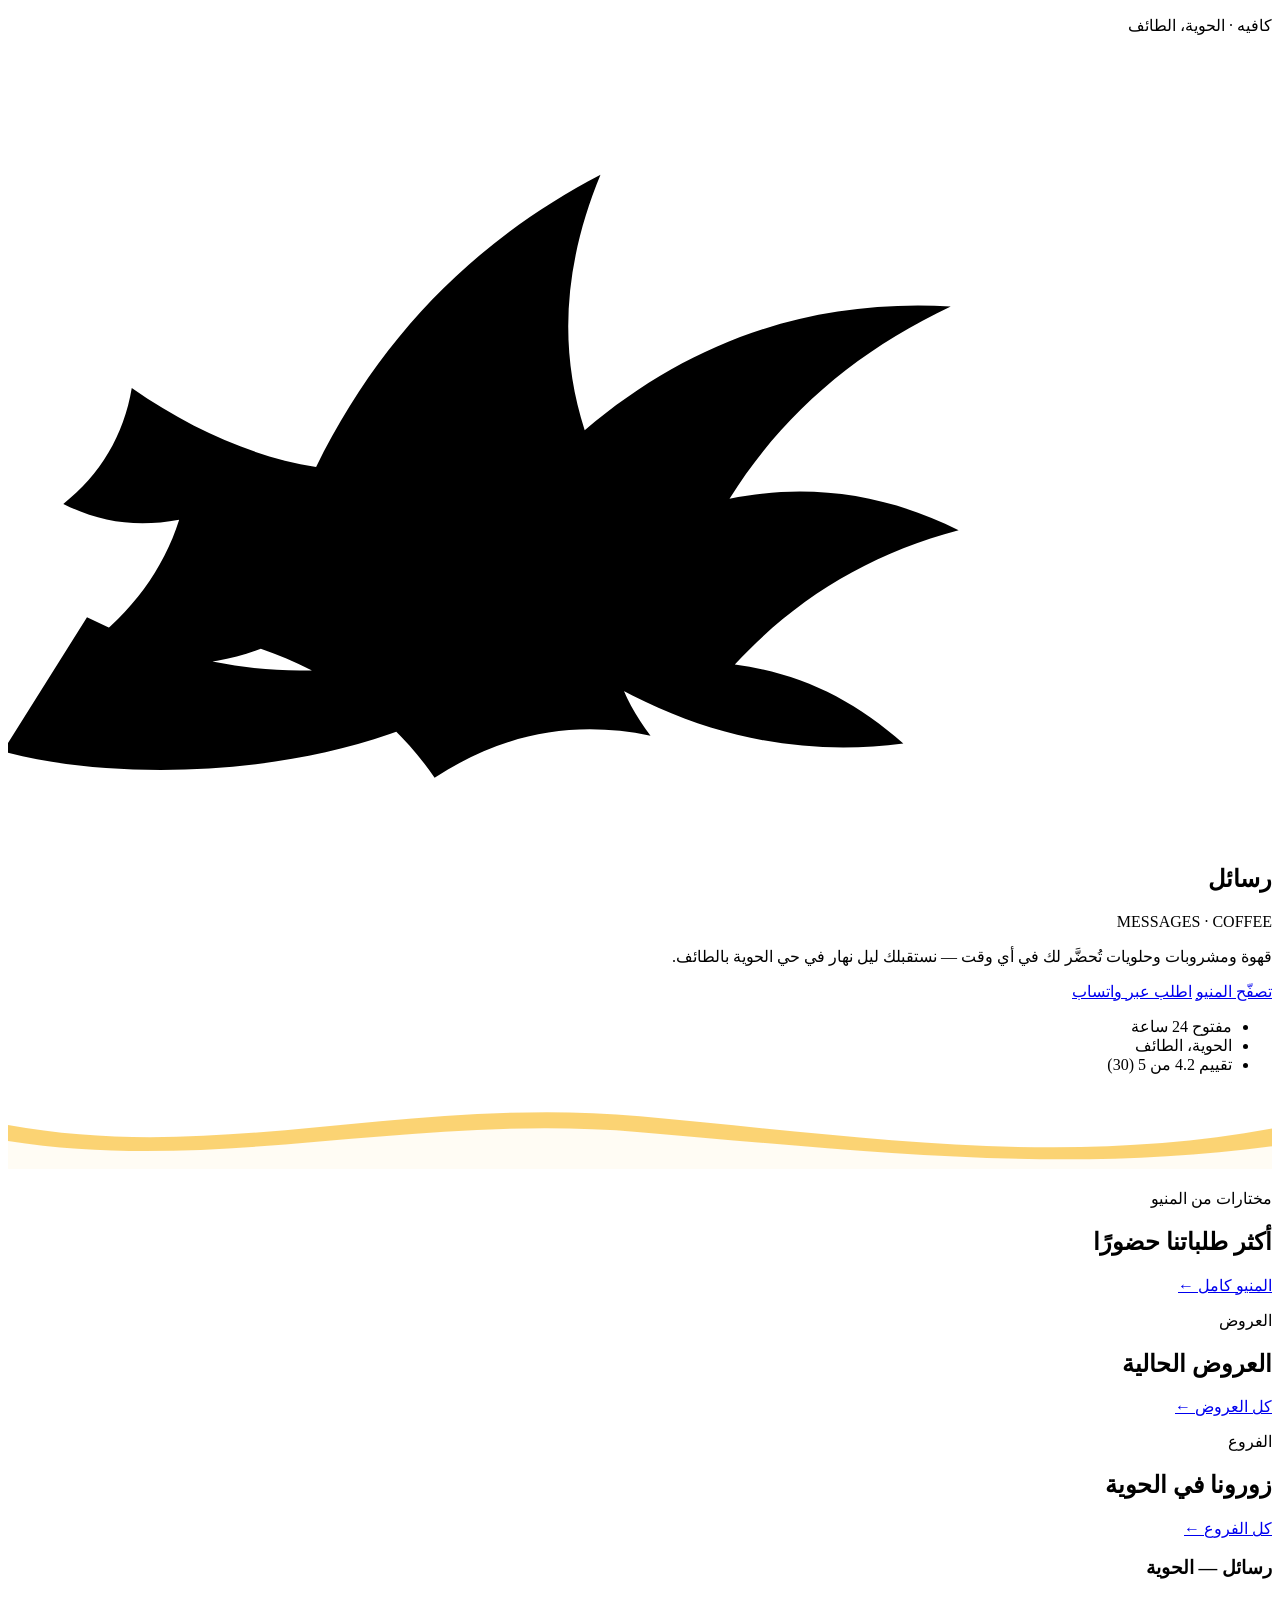
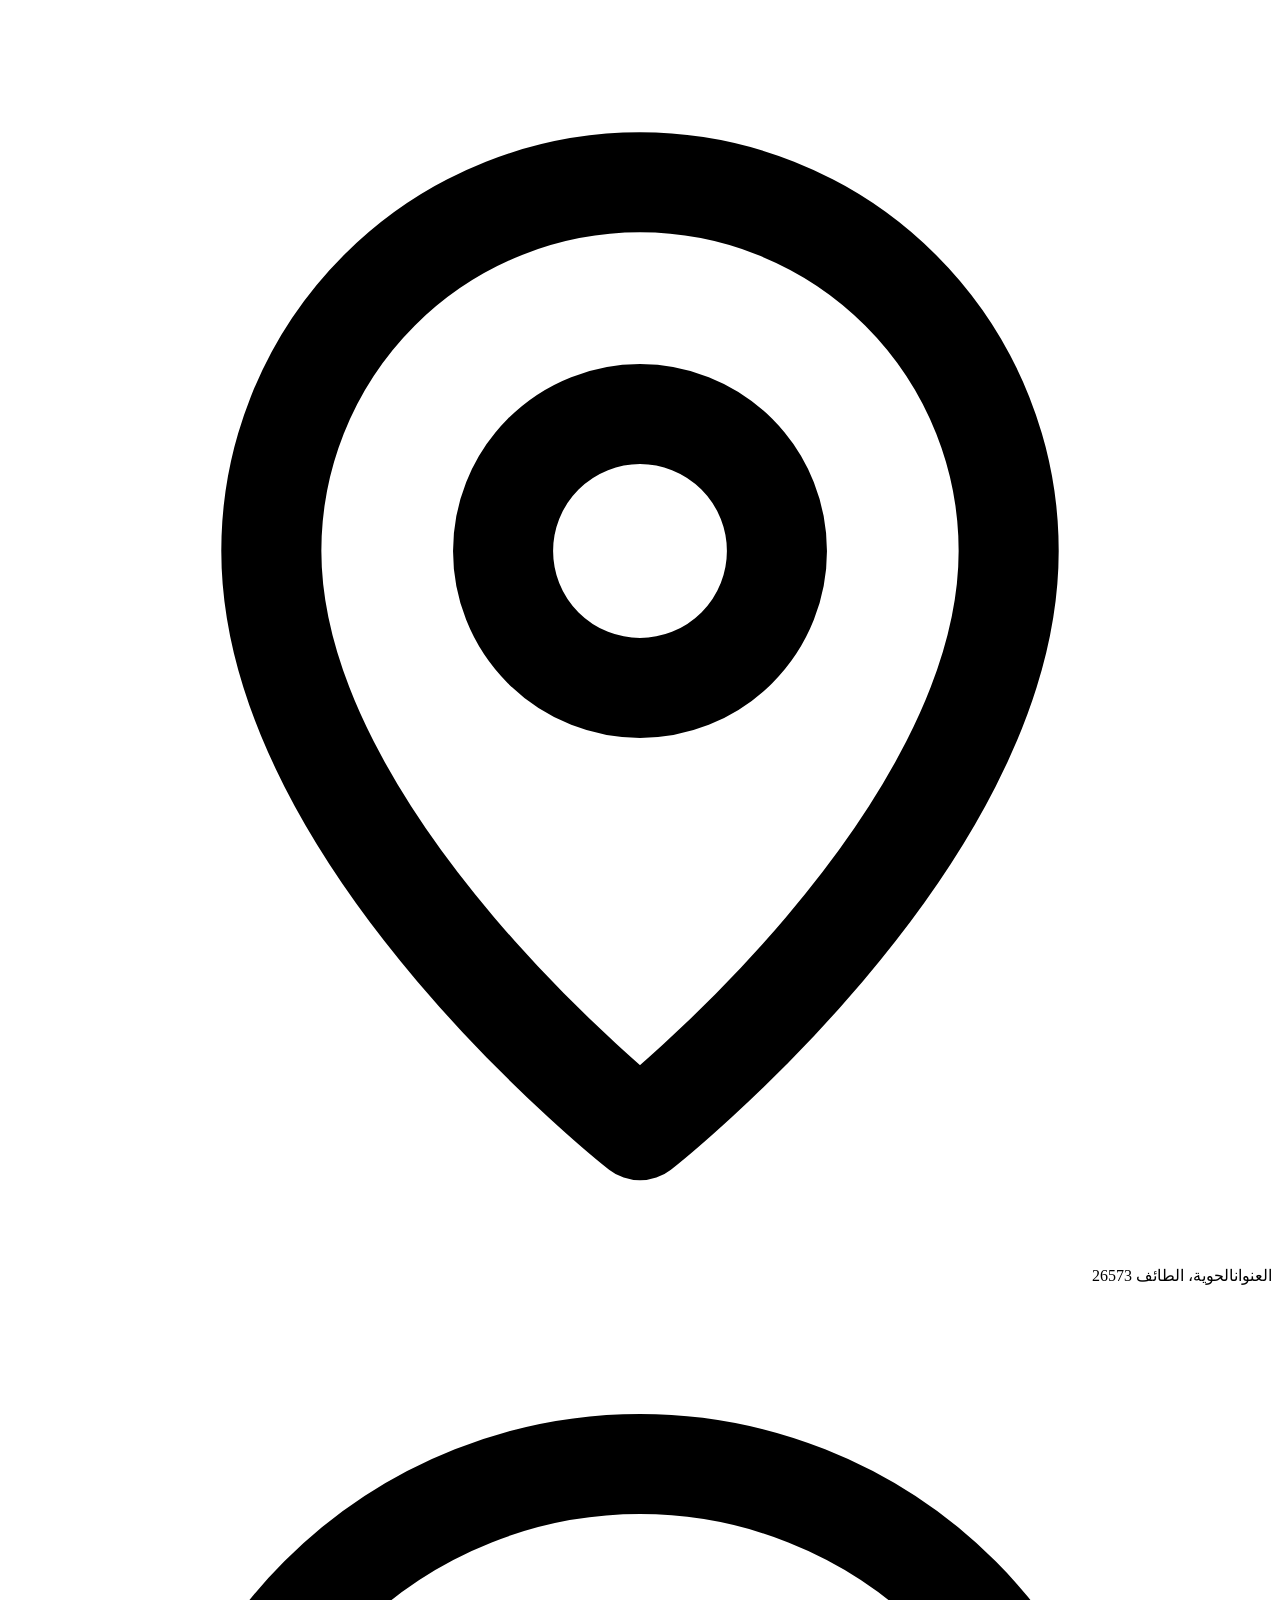
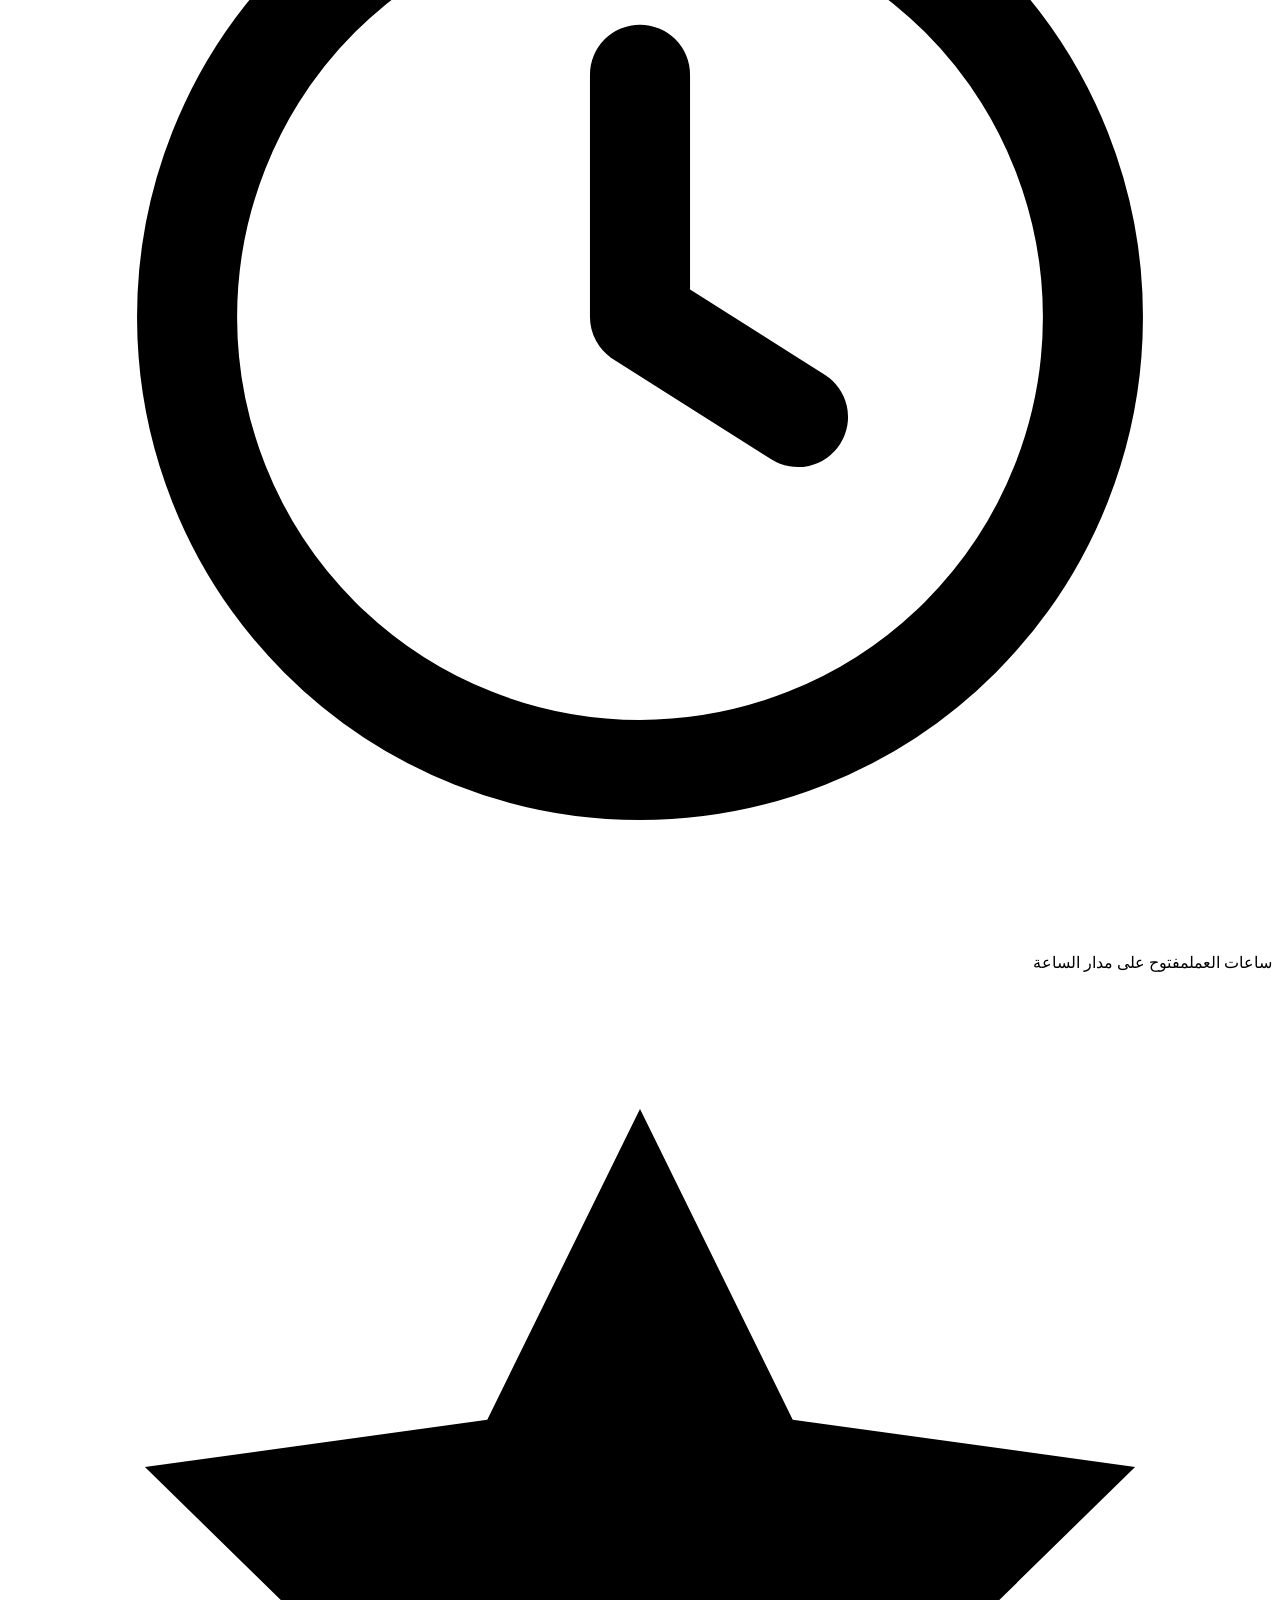
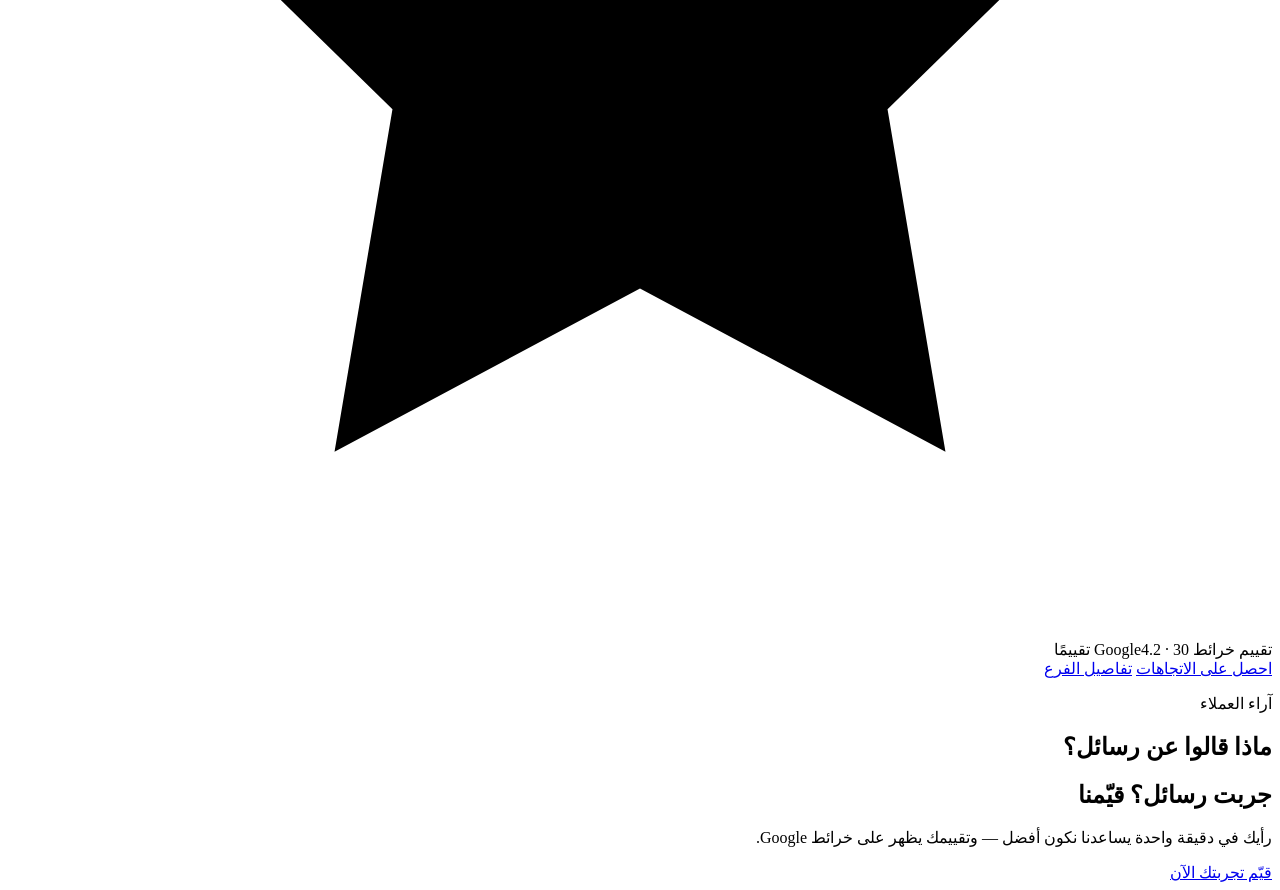
==== index.html @ a443b232 "Add files via upload" ====
<!DOCTYPE html>
<html lang="ar" dir="rtl">
<head>
<meta charset="utf-8">
<meta name="viewport" content="width=device-width, initial-scale=1, viewport-fit=cover">
<title>رسائل | كافيه الحوية — الطائف · مفتوح 24 ساعة</title>
<meta name="description" content="رسائل — كافيه في حي الحوية بالطائف، مفتوح على مدار الساعة. تصفّح المنيو، اطلب عبر واتساب، وشاهد الفروع والعروض وآراء العملاء.">
<meta name="theme-color" content="#100D06">
<meta property="og:title" content="رسائل | كافيه الحوية — الطائف">
<meta property="og:description" content="قهوة ومشروبات وحلويات، مفتوحون على مدار الساعة في الحوية — الطائف.">
<meta property="og:type" content="website">
<meta property="og:locale" content="ar_SA">
<link rel="icon" href="data:image/svg+xml,<svg xmlns='http://www.w3.org/2000/svg' viewBox='0 0 64 64'><rect width='64' height='64' rx='14' fill='%23F8B000'/><text x='32' y='47' font-size='42' font-family='serif' font-weight='bold' text-anchor='middle' fill='%2317130A'>ر</text></svg>">
<link rel="preconnect" href="https://fonts.googleapis.com">
<link rel="preconnect" href="https://fonts.gstatic.com" crossorigin>
<link rel="stylesheet" href="https://fonts.googleapis.com/css2?family=Aref+Ruqaa:wght@700&family=Cairo:wght@600;700;900&family=Tajawal:wght@400;500;700&family=Poppins:wght@600;700&display=swap">
<link rel="stylesheet" href="assets/css/tokens.css">
<link rel="stylesheet" href="assets/css/base.css">
<link rel="stylesheet" href="assets/css/components.css">
<link rel="stylesheet" href="assets/css/pages.css">
<script>document.documentElement.className+=' js'</script>
</head>
<body data-page="home">

<div data-site-header>
  <noscript>
    <div class="noscript-bar">التنقل: <a href="menu.html">المنيو</a> · <a href="branches.html">الفروع</a> · <a href="offers.html">العروض</a> · <a href="rate.html">التقييم</a> · <a href="contact.html">تواصل</a></div>
  </noscript>
</div>

<main id="main">

  <!-- ============ الواجهة: لوح اللافتة المضيئة ============ -->
  <section class="hero">
    <div class="container hero-lights">
      <div class="bulb-strip" aria-hidden="true">
        <span class="bulb"></span><span class="bulb"></span><span class="bulb"></span>
        <span class="bulb"></span><span class="bulb"></span><span class="bulb"></span>
        <span class="bulb"></span><span class="bulb"></span><span class="bulb"></span>
      </div>
    </div>

    <div class="container hero-inner">
      <p class="eyebrow">كافيه · الحوية، الطائف</p>

      <div class="signboard">
        <svg class="bird" xmlns="http://www.w3.org/2000/svg" viewBox="0 0 48 30" fill="currentColor" aria-hidden="true"><path d="M3 21.5c6.8 3.4 13.6 2.5 20-2.6-.6 2.6-.2 5 1.4 7.1-2.9-.6-5.6-.1-8.2 1.6-1.5-2.2-3.7-3.9-6.6-4.9-2.1.8-4.4.8-6.6-.1 1.7-1.3 2.9-2.9 3.5-4.8-1.6.3-3 .1-4.4-.6 1.4-1.1 2.3-2.6 2.6-4.4 2.3 1.6 4.6 2.6 7 3 2.4-4.9 6-8.6 10.8-11.1-1.4 3.4-1.6 6.6-.6 9.7 4-3.4 8.6-5 13.9-4.7-3.6 1.7-6.4 4.1-8.4 7.3 3-.6 5.9-.2 8.7 1.2-3.4.9-6.2 2.6-8.5 5.1 2.4.3 4.5 1.3 6.4 3-4.6.6-9-.6-13.2-3.6-4.3 3.1-9.3 4.6-15 4.6-2.1 0-4.1-.2-6-.7Z"/></svg>
        <h1 class="sign-ar">رسائل</h1>
        <span class="sign-en">MESSAGES · COFFEE</span>
      </div>

      <p class="hero-sub">قهوة ومشروبات وحلويات تُحضَّر لك في أي وقت — نستقبلك ليل نهار في حي الحوية بالطائف.</p>

      <div class="hero-actions">
        <a class="btn btn--gold" href="menu.html">تصفّح المنيو</a>
        <a class="btn btn--wa" href="https://wa.me/966542008411?text=%D8%A7%D9%84%D8%B3%D9%84%D8%A7%D9%85%20%D8%B9%D9%84%D9%8A%D9%83%D9%85%D8%8C%20%D8%A3%D8%A8%D8%BA%D9%89%20%D8%A3%D8%B7%D9%84%D8%A8%20%D9%85%D9%86%20%D8%B1%D8%B3%D8%A7%D8%A6%D9%84" target="_blank" rel="noopener">اطلب عبر واتساب</a>
      </div>

      <ul class="hero-facts">
        <li class="chip chip--dark">مفتوح 24 ساعة</li>
        <li class="chip chip--dark">الحوية، الطائف</li>
        <li class="chip chip--dark">تقييم 4.2 من 5 (30)</li>
      </ul>
    </div>

    <div class="wave" aria-hidden="true">
      <svg viewBox="0 0 1440 90" preserveAspectRatio="none" focusable="false">
        <path fill="#F8B000" fill-opacity=".55" d="M0 40C240 84 460 6 720 30c260 24 480 58 720 14v46H0Z"/>
        <path fill="#FFFCF4" d="M0 58C240 96 460 26 720 48c260 22 480 48 720 16v26H0Z"/>
      </svg>
    </div>
  </section>

  <!-- ============ المختارات ============ -->
  <section class="section">
    <div class="container">
      <div class="section-head section-head--row reveal">
        <div>
          <p class="eyebrow">مختارات من المنيو</p>
          <h2 class="section-title">أكثر طلباتنا حضورًا</h2>
        </div>
        <a class="link-more" href="menu.html">المنيو كامل ←</a>
      </div>
      <div class="grid-products" id="featuredGrid"></div>
    </div>
  </section>

  <!-- ============ العروض ============ -->
  <section class="section section--tight">
    <div class="container">
      <div class="section-head reveal">
        <p class="eyebrow">العروض</p>
        <h2 class="section-title">العروض الحالية</h2>
      </div>
      <div id="offersPreview"></div>
      <div class="page-foot-note"><a class="link-more" href="offers.html">كل العروض ←</a></div>
    </div>
  </section>

  <!-- ============ الفرع ============ -->
  <section class="section section--tight">
    <div class="container">
      <div class="section-head section-head--row reveal">
        <div>
          <p class="eyebrow">الفروع</p>
          <h2 class="section-title">زورونا في الحوية</h2>
        </div>
        <a class="link-more" href="branches.html">كل الفروع ←</a>
      </div>

      <div class="branch-highlight reveal">
        <div class="bh-info">
          <h3 id="branchName">رسائل — الحوية</h3>
          <div class="info-list">
            <div class="info-row">
              <span class="i-icon"><svg xmlns="http://www.w3.org/2000/svg" viewBox="0 0 24 24" fill="none" stroke="currentColor" stroke-width="1.9" stroke-linecap="round" stroke-linejoin="round" aria-hidden="true"><path d="M12 21.5S5 16 5 10.5a7 7 0 1 1 14 0c0 5.5-7 11-7 11Z"/><circle cx="12" cy="10.5" r="2.6"/></svg></span>
              <span><span class="i-label">العنوان</span><span class="i-value" id="branchAddress">الحوية، الطائف 26573</span></span>
            </div>
            <div class="info-row">
              <span class="i-icon"><svg xmlns="http://www.w3.org/2000/svg" viewBox="0 0 24 24" fill="none" stroke="currentColor" stroke-width="1.9" stroke-linecap="round" stroke-linejoin="round" aria-hidden="true"><circle cx="12" cy="12" r="8.6"/><path d="M12 7.4V12l3 1.9"/></svg></span>
              <span><span class="i-label">ساعات العمل</span><span class="i-value" id="branchHours">مفتوح على مدار الساعة</span></span>
            </div>
            <div class="info-row">
              <span class="i-icon"><svg xmlns="http://www.w3.org/2000/svg" viewBox="0 0 24 24" fill="currentColor" aria-hidden="true"><path d="M12 2.6l2.9 5.9 6.5.9-4.7 4.6 1.1 6.5L12 17.4l-5.8 3.1 1.1-6.5-4.7-4.6 6.5-.9L12 2.6Z"/></svg></span>
              <span><span class="i-label">تقييم خرائط Google</span><span class="i-value" id="branchRating">4.2 · 30 تقييمًا</span></span>
            </div>
          </div>
          <div class="btn-row">
            <a class="btn btn--gold btn--sm" id="branchDirections" href="https://www.google.com/maps/dir/?api=1&destination=21.4456325%2C40.4804008" target="_blank" rel="noopener">احصل على الاتجاهات</a>
            <a class="btn btn--outline btn--sm" href="branches.html">تفاصيل الفرع</a>
          </div>
        </div>
        <div class="bh-map" id="branchMap" aria-label="خريطة موقع الفرع"></div>
      </div>
    </div>
  </section>

  <!-- ============ آراء العملاء ============ -->
  <section class="section section--tight">
    <div class="container">
      <div class="section-head reveal">
        <p class="eyebrow">آراء العملاء</p>
        <h2 class="section-title">ماذا قالوا عن رسائل؟</h2>
      </div>
      <div class="reviews-grid" id="reviewsGrid"></div>
    </div>
  </section>

  <!-- ============ دعوة للتقييم ============ -->
  <section class="section section--tight">
    <div class="container">
      <div class="cta-band reveal">
        <div>
          <h2>جربت رسائل؟ قيّمنا</h2>
          <p>رأيك في دقيقة واحدة يساعدنا نكون أفضل — وتقييمك يظهر على خرائط Google.</p>
        </div>
        <a class="btn btn--dark" href="rate.html">قيّم تجربتك الآن</a>
      </div>
    </div>
  </section>

</main>

<div data-site-footer></div>
<div data-action-bar></div>

<script src="assets/js/data.js" defer></script>
<script src="assets/js/site.js" defer></script>
<script src="assets/js/home.js" defer></script>
</body>
</html>
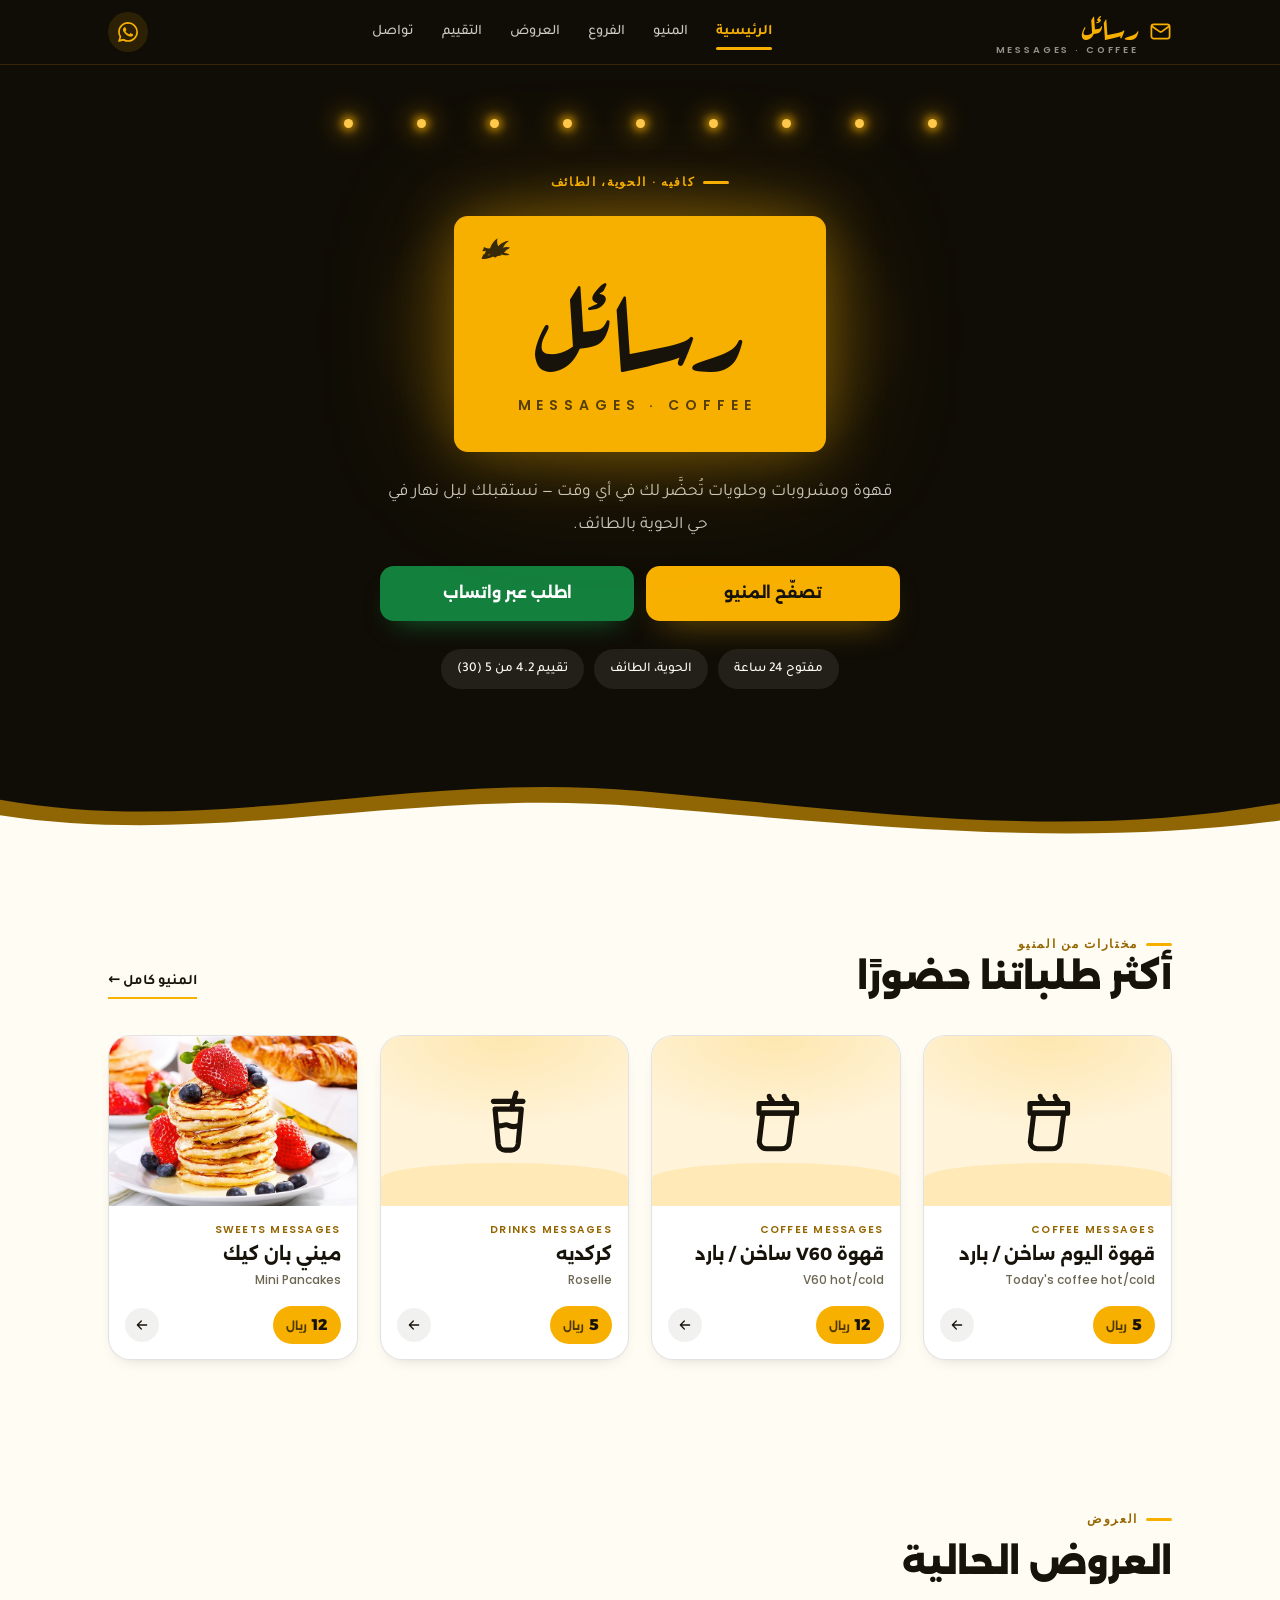
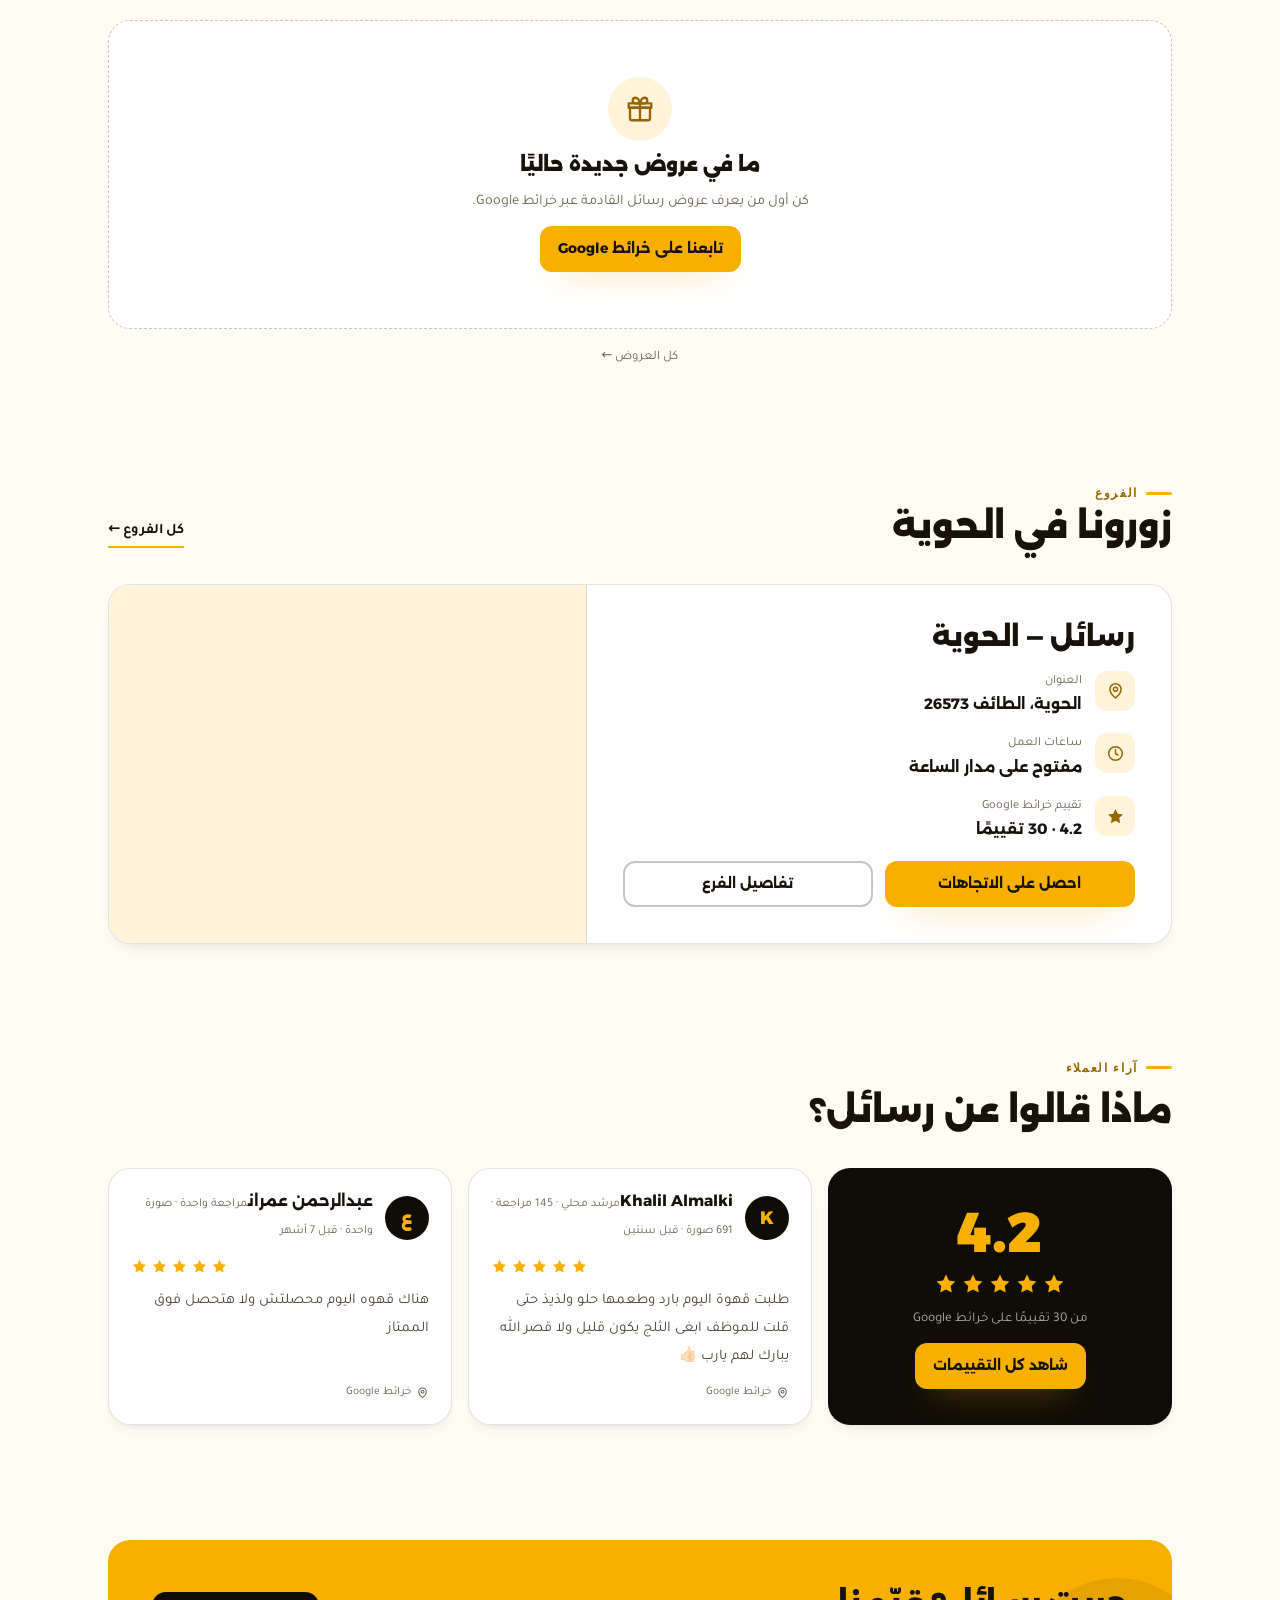
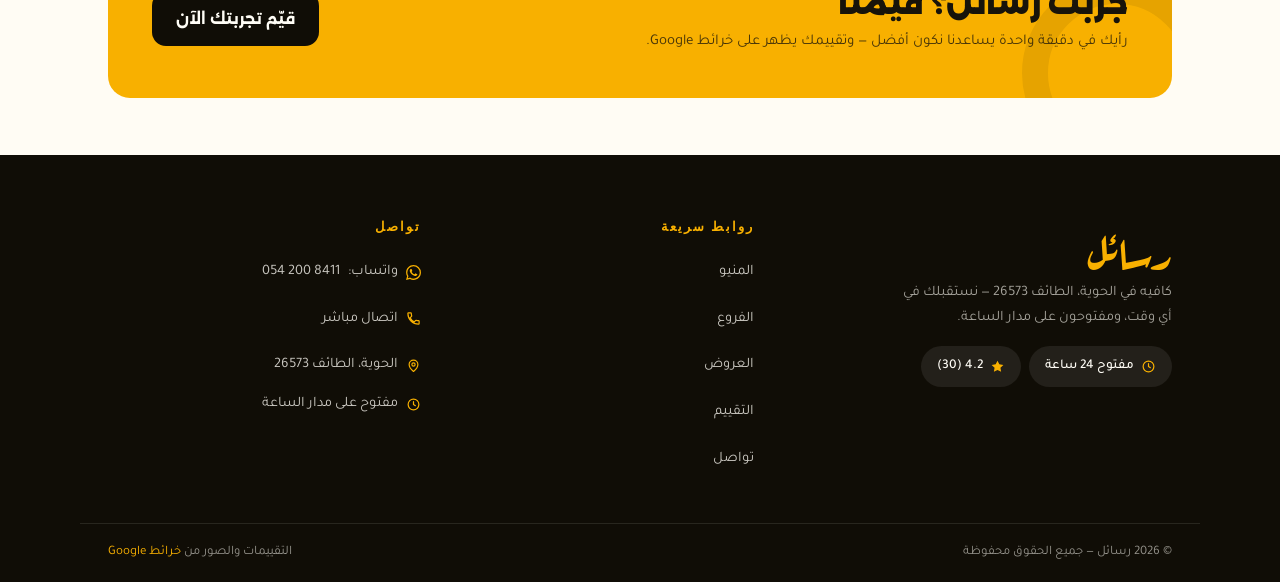
==== commit fb4e168a: "feat: Alexandria typography, envelope brand mark, mini pancakes photo" ====
--- a/index.html
+++ b/index.html
@@ -13,7 +13,7 @@
 <link rel="icon" href="data:image/svg+xml,<svg xmlns='http://www.w3.org/2000/svg' viewBox='0 0 64 64'><rect width='64' height='64' rx='14' fill='%23F8B000'/><text x='32' y='47' font-size='42' font-family='serif' font-weight='bold' text-anchor='middle' fill='%2317130A'>ر</text></svg>">
 <link rel="preconnect" href="https://fonts.googleapis.com">
 <link rel="preconnect" href="https://fonts.gstatic.com" crossorigin>
-<link rel="stylesheet" href="https://fonts.googleapis.com/css2?family=Aref+Ruqaa:wght@700&family=Cairo:wght@600;700;900&family=Tajawal:wght@400;500;700&family=Poppins:wght@600;700&display=swap">
+<link rel="stylesheet" href="https://fonts.googleapis.com/css2?family=Aref+Ruqaa:wght@700&family=Alexandria:wght@400;500;600;700;800;900&family=Tajawal:wght@400;500;700&family=Poppins:wght@600;700&display=swap">
 <link rel="stylesheet" href="assets/css/tokens.css">
 <link rel="stylesheet" href="assets/css/base.css">
 <link rel="stylesheet" href="assets/css/components.css">
--- a/assets/css/tokens.css
+++ b/assets/css/tokens.css
@@ -0,0 +1,58 @@
+/* ==========================================================================
+   رسائل · نظام التصميم (Design Tokens)
+   مُستخرج من الهوية البصرية في الصور:
+   — الأصفر الذهبي #F8B000 (نُقِل من لوح المنيو والواجهة)
+   — الأسود الدافئ (اللافتة والنص والتفاصيل)
+   — الموجة الذهبية وأضواء الواجهة الليلية كعناصر مميزة
+   ========================================================================== */
+:root{
+  /* ----- الألوان الأساسية ----- */
+  --gold:#F8B000;            /* اللون الأساسي — من لوح المنيو */
+  --gold-deep:#956600;       /* تفاعلات وضغوط + نصوص صغيرة على الفاتح */
+  --gold-soft:#FFC94D;       /* لمسات وتمييز */
+  --gold-tint:#FFF4DA;       /* خلفيات دافئة فاتحة */
+  --gold-tint-2:#FDEABF;     /* حدود وخلفيات أقوى */
+
+  --ink:#17130A;             /* نص أساسي — أسود دافئ */
+  --night:#100D06;           /* أسطح داكنة (الهيدر والفوتر والواجهة) */
+  --night-2:#1D1809;         /* طبقة فوق الداكن */
+  --paper:#FFFCF4;           /* خلفية الصفحات الفاتحة */
+  --card:#FFFFFF;            /* البطاقات */
+  --text-soft:#6E6753;       /* نص ثانوي */
+  --line:rgba(23,19,10,.12); /* حدود ناعمة */
+  --line-strong:rgba(23,19,10,.24);
+
+  --on-gold:#17130A;         /* نص فوق الأصفر */
+  --on-night:#FFFDF6;        /* نص فوق الداكن */
+  --wa:#14803E;              /* واتساب (داكن بما يكفي لنص أبيض) */
+  --star:#F8B000;            /* النجوم */
+
+  /* ----- الخطوط ----- */
+  --font-brand:"Aref Ruqaa",serif;                 /* الشعار/الكلام اليدوي */
+  --font-head:"Alexandria","Tajawal",sans-serif;   /* العناوين والأزرار */
+  --font-body:"Tajawal","Segoe UI",system-ui,sans-serif; /* النصوص */
+  --font-latin:"Poppins",sans-serif;               /* اللاتيني والعناوين الفرعية */
+
+  /* ----- المسافات والقياسات ----- */
+  --container:1120px;
+  --pad-x:clamp(16px,4vw,28px);
+  --section-y:clamp(52px,8vw,92px);
+  --header-h:64px;
+
+  /* ----- الزوايا ----- */
+  --r-sm:10px;
+  --r-md:16px;
+  --r-lg:22px;
+  --r-pill:999px;
+
+  /* ----- الظلال ----- */
+  --shadow-1:0 18px 40px -24px rgba(16,13,6,.45);
+  --shadow-2:0 6px 18px -12px rgba(16,13,6,.30);
+  --shadow-gold:0 16px 34px -18px rgba(248,176,0,.60);
+  --glow-sign:0 0 60px rgba(248,176,0,.35), 0 0 140px rgba(248,176,0,.18);
+
+  /* ----- الحركة ----- */
+  --ease:cubic-bezier(.16,1,.3,1);
+  --dur:.55s;
+  --dur-fast:.28s;
+}
--- a/assets/css/base.css
+++ b/assets/css/base.css
@@ -0,0 +1,82 @@
+/* ==========================================================================
+   رسائل · الأساسيات — Reset + Typography + Layout + حركات الظهور
+   ========================================================================== */
+*,*::before,*::after{box-sizing:border-box}
+html{-webkit-text-size-adjust:100%;scroll-behavior:smooth}
+body{
+  margin:0;
+  min-height:100vh;
+  background:var(--paper);
+  color:var(--ink);
+  font-family:var(--font-body);
+  font-size:16px;
+  line-height:1.7;
+  overflow-x:hidden;
+  -webkit-font-smoothing:antialiased;
+}
+img,svg{display:block;max-width:100%}
+button{font:inherit;color:inherit}
+input,textarea{font:inherit}
+a{color:inherit;text-decoration:none}
+[hidden]{display:none!important}
+h1,h2,h3,h4{margin:0;font-family:var(--font-head);line-height:1.3;font-weight:900;text-wrap:balance}
+p{margin:0}
+ul,ol{margin:0;padding:0;list-style:none}
+:focus-visible{outline:3px solid var(--gold);outline-offset:3px;border-radius:4px}
+::selection{background:var(--gold);color:var(--ink)}
+.en{direction:ltr;unicode-bidi:isolate;display:inline-block}
+
+/* ----- الحاوية والمقاطع ----- */
+.container{width:100%;max-width:var(--container);margin-inline:auto;padding-inline:var(--pad-x)}
+.section{padding-block:var(--section-y)}
+.section--tight{padding-block:calc(var(--section-y) * .62)}
+
+.section-head{margin-bottom:clamp(22px,4vw,36px);display:flex;flex-direction:column;gap:10px}
+.section-head--row{flex-direction:row;align-items:flex-end;justify-content:space-between;gap:16px;flex-wrap:wrap}
+.section-head .link-more{font-weight:700;font-size:14.5px;color:var(--ink);border-bottom:2px solid var(--gold);padding-bottom:2px;transition:color var(--dur-fast) ease}
+.section-head .link-more:hover{color:var(--gold-deep)}
+
+.eyebrow{
+  font-family:var(--font-latin);font-weight:600;font-size:12px;letter-spacing:.14em;
+  text-transform:uppercase;color:var(--gold-deep);display:flex;align-items:center;gap:8px;
+}
+.eyebrow::before{content:"";width:26px;height:3px;border-radius:2px;background:var(--gold)}
+.section-title{font-size:clamp(24px,5vw,34px)}
+.section-sub{color:var(--text-soft);font-size:15.5px;max-width:56ch}
+
+/* ----- نصوص عامة ----- */
+.muted{color:var(--text-soft)}
+.small{font-size:13.5px}
+.text-center{text-align:center}
+
+/* ----- حركات الظهور عند التمرير (تُفعَّل فقط مع وجود JS) ----- */
+.js .reveal{opacity:0;transform:translateY(18px)}
+.js .reveal.is-in{
+  opacity:1;transform:none;
+  transition:opacity .6s var(--ease) var(--d,0s),transform .7s var(--ease) var(--d,0s);
+}
+
+/* ----- رابط تخطي ----- */
+.skip-link{
+  position:fixed;top:-60px;inset-inline-start:12px;z-index:120;
+  background:var(--gold);color:var(--ink);font-weight:700;
+  padding:10px 16px;border-radius:var(--r-sm);transition:top .2s ease;
+}
+.skip-link:focus{top:12px}
+
+/* ----- تنبيه بدون JS ----- */
+.noscript-bar{
+  background:var(--gold);color:var(--ink);text-align:center;
+  font-weight:700;padding:12px 16px;font-size:14.5px;
+}
+.noscript-bar a{border-bottom:2px solid var(--ink)}
+
+/* ----- احترام تفضيل تقليل الحركة ----- */
+@media (prefers-reduced-motion:reduce){
+  html{scroll-behavior:auto}
+  *,*::before,*::after{
+    animation-duration:.001ms!important;animation-iteration-count:1!important;
+    transition-duration:.001ms!important;transition-delay:0s!important;
+  }
+  .js .reveal{opacity:1;transform:none}
+}
--- a/assets/css/components.css
+++ b/assets/css/components.css
@@ -0,0 +1,323 @@
+/* ==========================================================================
+   رسائل · المكونات المشتركة
+   ========================================================================== */
+
+/* ============================================================
+   1) الهيدر — لوح أسود بأسلوب اللافتة المضيئة
+   ============================================================ */
+.site-header{
+  position:sticky;top:0;z-index:60;
+  background:var(--night);
+  border-bottom:1px solid rgba(248,176,0,.16);
+  transition:box-shadow var(--dur-fast) ease;
+}
+.site-header.is-scrolled{box-shadow:0 12px 30px -18px rgba(0,0,0,.8)}
+.header-inner{
+  height:var(--header-h);display:flex;align-items:center;gap:18px;
+  justify-content:space-between;
+}
+.brand{display:flex;align-items:center;gap:10px;min-width:0}
+.brand-word{
+  font-family:var(--font-brand);font-weight:700;font-size:30px;line-height:1;
+  color:var(--gold);padding-top:4px; /* توازن بصري لخط الرقعة */
+}
+.brand-tag{
+  font-family:var(--font-latin);font-weight:600;font-size:9.5px;letter-spacing:.30em;
+  color:rgba(255,253,246,.55);margin-top:2px;
+}
+.brand-texts{display:flex;flex-direction:column;align-items:flex-start}
+.brand .bird{width:20px;height:14px;color:var(--gold);opacity:.9;flex:none}
+.brand .brand-mail{width:23px;height:23px;color:var(--gold);flex:none;transform:translateY(-1px)}
+
+.main-nav{display:flex;align-items:center;gap:4px}
+.main-nav a{
+  position:relative;padding:8px 12px;border-radius:var(--r-sm);
+  font-size:14.5px;font-weight:500;color:rgba(255,253,246,.78);
+  transition:color var(--dur-fast) ease,background var(--dur-fast) ease;
+}
+.main-nav a:hover{color:var(--gold);background:rgba(248,176,0,.08)}
+.main-nav a.is-active{color:var(--gold);font-weight:700}
+.main-nav a.is-active::after{
+  content:"";position:absolute;bottom:2px;inset-inline:12px;height:3px;
+  border-radius:2px;background:var(--gold);
+}
+.header-actions{display:flex;align-items:center;gap:8px}
+.icon-btn{
+  width:40px;height:40px;border-radius:50%;border:0;cursor:pointer;
+  display:grid;place-items:center;
+  background:rgba(248,176,0,.12);color:var(--gold);
+  transition:transform var(--dur-fast) var(--ease),background var(--dur-fast) ease;
+}
+.icon-btn:hover{background:rgba(248,176,0,.22);transform:translateY(-2px)}
+.icon-btn:active{transform:scale(.94)}
+.icon-btn svg{width:20px;height:20px}
+.nav-toggle{display:none}
+
+/* قائمة الجوال */
+@media (max-width:900px){
+  .nav-toggle{display:grid}
+  .main-nav{
+    position:absolute;top:100%;inset-inline:0;
+    flex-direction:column;align-items:stretch;gap:2px;
+    background:var(--night);border-bottom:1px solid rgba(248,176,0,.18);
+    padding:10px var(--pad-x) 16px;
+    max-height:0;overflow:hidden;opacity:0;pointer-events:none;visibility:hidden;
+    transition:max-height .4s var(--ease),opacity .3s ease,visibility 0s linear .4s;
+  }
+  .main-nav.is-open{max-height:340px;opacity:1;pointer-events:auto;visibility:visible;transition-delay:0s}
+  .main-nav a{padding:12px 10px;font-size:16px;border-bottom:1px solid rgba(255,255,255,.06)}
+  .main-nav a.is-active::after{display:none}
+  .main-nav a.is-active{background:rgba(248,176,0,.10)}
+}
+@media (max-width:420px){
+  .brand-tag{display:none}
+}
+
+/* ============================================================
+   2) الأزرار
+   ============================================================ */
+.btn{
+  display:inline-flex;align-items:center;justify-content:center;gap:9px;
+  min-height:50px;padding:12px 22px;border-radius:14px;border:2px solid transparent;
+  font-family:var(--font-head);font-size:15.5px;font-weight:700;cursor:pointer;
+  text-align:center;transition:transform var(--dur-fast) var(--ease),
+    box-shadow var(--dur-fast) ease,background var(--dur-fast) ease,color var(--dur-fast) ease;
+  -webkit-tap-highlight-color:transparent;
+}
+.btn svg{width:19px;height:19px;flex:none}
+.btn:active{transform:scale(.97)}
+.btn--gold{background:var(--gold);color:var(--on-gold);box-shadow:var(--shadow-gold)}
+.btn--gold:hover{background:var(--gold-soft);transform:translateY(-2px)}
+.btn--dark{background:var(--night);color:var(--on-night)}
+.btn--dark:hover{background:var(--night-2);transform:translateY(-2px)}
+.btn--wa{background:var(--wa);color:#fff;box-shadow:0 14px 28px -16px rgba(20,128,62,.9)}
+.btn--wa:hover{filter:brightness(1.06);transform:translateY(-2px)}
+.btn--outline{background:transparent;border-color:var(--line-strong);color:var(--ink)}
+.btn--outline:hover{border-color:var(--ink);background:rgba(23,19,10,.04);transform:translateY(-2px)}
+.btn--ghost-light{background:transparent;border-color:rgba(255,253,246,.35);color:var(--on-night)}
+.btn--ghost-light:hover{border-color:var(--gold);color:var(--gold)}
+.btn--block{width:100%}
+.btn--sm{min-height:42px;padding:9px 16px;font-size:14px;border-radius:12px}
+.btn-row{display:flex;gap:12px;flex-wrap:wrap}
+.btn-row .btn{flex:1 1 180px}
+
+/* ============================================================
+   3) الشيب والبطاقات الأساسية
+   ============================================================ */
+.chip{
+  display:inline-flex;align-items:center;gap:7px;
+  padding:8px 15px;border-radius:var(--r-pill);
+  background:rgba(23,19,10,.06);border:1px solid transparent;
+  font-size:13.5px;font-weight:500;color:var(--ink);white-space:nowrap;
+  transition:background var(--dur-fast) ease,color var(--dur-fast) ease,border-color var(--dur-fast) ease;
+}
+.chip svg{width:15px;height:15px;color:var(--gold-deep)}
+.chip--dark{background:rgba(255,253,246,.08);color:var(--on-night)}
+.chip--dark svg{color:var(--gold)}
+.chip--gold{background:var(--gold);color:var(--on-gold);font-weight:700}
+.chip--outline{background:transparent;border-color:var(--line)}
+
+.card{
+  background:var(--card);border:1px solid var(--line);border-radius:var(--r-lg);
+  box-shadow:var(--shadow-2);
+}
+
+/* ----- بطاقة منتج ----- */
+.product-card{
+  position:relative;display:flex;flex-direction:column;overflow:hidden;
+  background:var(--card);border:1px solid var(--line);border-radius:var(--r-lg);
+  box-shadow:var(--shadow-2);
+  transition:transform var(--dur-fast) var(--ease),box-shadow var(--dur-fast) ease,border-color var(--dur-fast) ease;
+}
+.product-card:hover{transform:translateY(-5px);box-shadow:var(--shadow-1);border-color:rgba(248,176,0,.55)}
+.product-card:active{transform:translateY(-2px) scale(.99)}
+.p-media{
+  position:relative;aspect-ratio:16/11;display:grid;place-items:center;
+  background:
+    radial-gradient(120% 90% at 50% 0%,rgba(248,176,0,.20),transparent 62%),
+    var(--gold-tint);
+  color:var(--ink);overflow:hidden;
+}
+.p-media::after{ /* موجة المنيو أسفل الصورة */
+  content:"";position:absolute;inset-inline:0;bottom:-1px;height:26%;
+  background:var(--gold);opacity:.16;
+  border-radius:100% 100% 0 0/70% 70% 0 0;
+}
+.p-media svg{width:clamp(64px,26%,96px);height:auto;position:relative;z-index:1;
+  transition:transform var(--dur-fast) var(--ease)}
+.product-card:hover .p-media svg{transform:translateY(-4px) scale(1.05)}
+.p-media .p-img{ /* صورة المنتج الحقيقية (حقل img) — تغطي الرسم الفني */
+  position:absolute;inset:0;z-index:2;width:100%;height:100%;object-fit:cover;
+  transition:transform var(--dur-fast) var(--ease)}
+.product-card:hover .p-media .p-img{transform:scale(1.05)}
+.p-body{display:flex;flex-direction:column;gap:3px;padding:15px 16px 6px;flex:1}
+.p-cat{
+  font-family:var(--font-latin);font-size:10.5px;font-weight:600;letter-spacing:.12em;
+  text-transform:uppercase;color:var(--gold-deep);
+}
+.p-name{font-family:var(--font-head);font-weight:700;font-size:17.5px;line-height:1.4}
+.p-name-en{font-family:var(--font-latin);font-size:12px;font-weight:500;color:var(--text-soft);direction:ltr;text-align:right}
+.p-foot{display:flex;align-items:center;justify-content:space-between;gap:10px;padding:10px 16px 15px}
+.price-tag{
+  display:inline-flex;align-items:baseline;gap:5px;
+  background:var(--gold);color:var(--on-gold);
+  padding:6px 13px;border-radius:var(--r-pill);
+  font-weight:800;font-size:15.5px;font-family:var(--font-head);
+}
+.price-tag small{font-size:11px;font-weight:700;opacity:.75}
+.p-arrow{
+  width:34px;height:34px;border-radius:50%;display:grid;place-items:center;
+  background:rgba(23,19,10,.06);color:var(--ink);
+  transition:background var(--dur-fast) ease,transform var(--dur-fast) var(--ease);
+}
+.p-arrow svg{width:16px;height:16px;transform:scaleX(-1)} /* في RTL: الأمام يسار */
+.product-card:hover .p-arrow{background:var(--night);color:var(--gold);transform:translateX(-4px)}
+
+/* ============================================================
+   4) النجوم والتقييم
+   ============================================================ */
+.stars{display:inline-flex;gap:3px;direction:ltr}
+.stars svg{width:17px;height:17px;color:var(--star);fill:currentColor}
+.stars--lg svg{width:24px;height:24px}
+.rating-line{display:flex;align-items:center;gap:9px;font-size:14.5px;color:var(--text-soft)}
+.rating-line b{color:var(--ink);font-family:var(--font-head);font-size:16px}
+.rating-line--dark{color:rgba(255,253,246,.75)}
+.rating-line--dark b{color:var(--on-night)}
+
+/* ============================================================
+   5) الموجة المميزة (من لوح المنيو) + الشريط الليلي
+   ============================================================ */
+.wave{display:block;width:100%;height:clamp(40px,7vw,78px);margin-bottom:-1px}
+.wave svg{width:100%;height:100%}
+
+/* شريط أضواء الواجهة — من spots الواجهة الأمامية */
+.bulb-strip{display:flex;justify-content:center;gap:clamp(26px,7vw,64px)}
+.bulb{
+  width:9px;height:9px;border-radius:50%;background:var(--gold-soft);
+  box-shadow:0 0 10px 3px rgba(248,176,0,.75),0 0 26px 8px rgba(248,176,0,.30);
+  animation:bulbPulse 3.4s ease-in-out infinite;
+}
+.bulb:nth-child(2n){animation-delay:.5s}
+.bulb:nth-child(3n){animation-delay:1.1s}
+.bulb:nth-child(5n){animation-delay:1.7s}
+@keyframes bulbPulse{0%,100%{opacity:.75}50%{opacity:1}}
+
+/* لوح اللافتة */
+.signboard{
+  position:relative;background:var(--gold);color:var(--on-gold);
+  border-radius:14px;padding:clamp(20px,5vw,34px) clamp(28px,7vw,64px);
+  box-shadow:var(--glow-sign);
+  text-align:center;
+}
+.signboard .sign-ar{
+  display:block;font-family:var(--font-brand);font-weight:700;
+  font-size:clamp(52px,13vw,110px);line-height:1.25;
+}
+.signboard .sign-en{
+  display:block;margin-top:6px;
+  font-family:var(--font-latin);font-weight:600;
+  font-size:clamp(11px,2vw,14px);letter-spacing:.42em;text-indent:.42em;
+  color:rgba(23,19,10,.72);
+}
+.signboard .bird{
+  position:absolute;top:clamp(10px,2.5vw,18px);inset-inline-end:clamp(14px,4vw,26px);
+  width:clamp(26px,5vw,40px);height:auto;color:var(--ink);opacity:.85;
+  transform:rotate(-8deg);
+}
+
+/* ============================================================
+   6) حالات فارغة / رسائل
+   ============================================================ */
+.empty-state{
+  display:flex;flex-direction:column;align-items:center;gap:12px;text-align:center;
+  padding:clamp(34px,7vw,56px) 24px;
+  background:var(--card);border:1.5px dashed var(--line-strong);
+  border-radius:var(--r-lg);
+}
+.empty-state .empty-icon{
+  width:64px;height:64px;border-radius:50%;display:grid;place-items:center;
+  background:var(--gold-tint);color:var(--gold-deep);
+}
+.empty-state .empty-icon svg{width:30px;height:30px}
+.empty-state h2,.empty-state h3{font-size:19px}
+.empty-state p{color:var(--text-soft);font-size:14.5px;max-width:44ch}
+
+/* ============================================================
+   7) صفوف المعلومات (أيقونة + نص)
+   ============================================================ */
+.info-list{display:flex;flex-direction:column;gap:14px}
+.info-row{display:flex;align-items:flex-start;gap:13px;font-size:15px}
+.info-row .i-icon{
+  width:40px;height:40px;flex:none;border-radius:12px;display:grid;place-items:center;
+  background:var(--gold-tint);color:var(--gold-deep);
+}
+.info-row .i-icon svg{width:19px;height:19px}
+.info-row .i-label{font-size:12.5px;color:var(--text-soft);display:block;margin-bottom:1px}
+.info-row .i-value{font-weight:700;font-family:var(--font-head);line-height:1.5}
+.info-row .i-value a{border-bottom:2px solid transparent;transition:border-color var(--dur-fast) ease}
+.info-row .i-value a:hover{border-color:var(--gold)}
+
+/* ============================================================
+   8) شريط الإجراءات السفلي (جوال)
+   ============================================================ */
+.action-bar{
+  position:fixed;bottom:0;inset-inline:0;z-index:55;display:none;
+  gap:10px;padding:10px var(--pad-x) calc(10px + env(safe-area-inset-bottom));
+  background:rgba(16,13,6,.94);backdrop-filter:blur(10px);
+  border-top:1px solid rgba(248,176,0,.20);
+}
+.action-bar .btn{flex:1;min-height:48px;font-size:15px;padding:10px 14px}
+body.has-action-bar .action-bar{display:flex}
+@media (min-width:901px){.action-bar{display:none!important}}
+@media (max-width:900px){
+  body.has-action-bar{padding-bottom:calc(72px + env(safe-area-inset-bottom))}
+}
+
+/* ============================================================
+   9) الفوتر — يستمر بطابع اللافتة الليلي
+   ============================================================ */
+.site-footer{background:var(--night);color:var(--on-night);margin-top:auto}
+.footer-top{
+  display:grid;gap:clamp(28px,5vw,48px);
+  grid-template-columns:1.3fr 1fr 1.1fr;
+  padding-block:clamp(40px,7vw,64px) clamp(28px,5vw,44px);
+}
+.footer-brand .brand-word{display:block;font-size:44px;padding-top:8px}
+.footer-brand p{color:rgba(255,253,246,.62);font-size:14.5px;margin-top:10px;max-width:34ch}
+.footer-brand .chips{display:flex;gap:8px;flex-wrap:wrap;margin-top:16px}
+.footer-col h2{
+  font-size:13px;font-family:var(--font-latin);font-weight:600;letter-spacing:.16em;
+  text-transform:uppercase;color:var(--gold);margin-bottom:16px;
+}
+.footer-col ul{display:flex;flex-direction:column;gap:6px}
+.footer-col a,.footer-col li{color:rgba(255,253,246,.78);font-size:14.5px}
+.footer-col a{display:inline-flex;align-items:center;gap:8px;padding-block:8px;min-width:44px;transition:color var(--dur-fast) ease}
+.footer-col a svg,.footer-col li svg{width:15px;height:15px;color:var(--gold);flex:none}
+.footer-col a:hover{color:var(--gold)}
+.socials{display:flex;gap:10px;flex-wrap:wrap}
+.socials a{
+  width:42px;height:42px;border-radius:12px;display:grid;place-items:center;
+  background:rgba(255,253,246,.07);border:1px solid rgba(255,253,246,.12);
+  color:var(--on-night);transition:all var(--dur-fast) ease;
+}
+.socials a:hover{background:var(--gold);color:var(--ink);border-color:var(--gold);transform:translateY(-3px)}
+.socials a svg{width:19px;height:19px}
+.footer-bottom{
+  border-top:1px solid rgba(255,253,246,.10);
+  padding-block:18px;display:flex;justify-content:space-between;gap:12px;flex-wrap:wrap;
+  font-size:13px;color:rgba(255,253,246,.55);
+}
+.footer-bottom a{color:var(--gold)}
+@media (max-width:860px){
+  .footer-top{grid-template-columns:1fr;gap:32px}
+}
+
+/* ============================================================
+   أهداف لمس مريحة — تكبير مناطق النقر بعناصر شبحية دون
+   تغيير الشكل المرئي (يعمل باللمس وبالفأرة)
+   ============================================================ */
+.brand{padding-block:6px}
+.link-more,.crumbs a,.footer-col a,.footer-bottom a,.rate-links a,.i-value a{position:relative}
+.link-more::after,.footer-bottom a::after{content:"";position:absolute;inset:-11px -6px}
+.crumbs a::after,.rate-links a::after{content:"";position:absolute;inset:-9px -6px}
+.i-value a::after{content:"";position:absolute;inset:-7px -6px}
--- a/assets/css/pages.css
+++ b/assets/css/pages.css
@@ -0,0 +1,348 @@
+/* ==========================================================================
+   رسائل · أنماط الصفحات
+   ========================================================================== */
+
+/* ============================================================
+   1) الواجهة الرئيسية (Hero) — ليل الواجهة المضيئة
+   ============================================================ */
+.hero{
+  position:relative;background:var(--night);color:var(--on-night);
+  overflow:hidden;padding-top:clamp(30px,6vw,54px);
+}
+.hero::before{ /* هالة إضاءة خلف اللوح */
+  content:"";position:absolute;left:50%;top:34%;transform:translate(-50%,-50%);
+  width:min(760px,120%);aspect-ratio:1.6/1;
+  background:radial-gradient(closest-side,rgba(248,176,0,.22),transparent 72%);
+  pointer-events:none;
+}
+.hero-lights{position:relative;z-index:1;margin-bottom:clamp(24px,5vw,44px)}
+.hero-inner{
+  position:relative;z-index:1;display:flex;flex-direction:column;align-items:center;
+  text-align:center;gap:clamp(16px,3vw,24px);
+  padding-bottom:clamp(44px,7vw,76px);
+}
+.hero .eyebrow{color:var(--gold);justify-content:center}
+.hero .eyebrow::before{background:var(--gold)}
+.hero-sub{
+  color:rgba(255,253,246,.78);font-size:clamp(15px,2.6vw,17.5px);
+  max-width:52ch;line-height:1.9;
+}
+.hero-actions{display:flex;gap:12px;flex-wrap:wrap;justify-content:center;width:100%;max-width:520px}
+.hero-actions .btn{flex:1 1 200px}
+.hero-facts{
+  display:flex;gap:10px;flex-wrap:wrap;justify-content:center;
+  margin-top:4px;
+}
+.wave{line-height:0}
+
+/* ============================================================
+   2) رأس الصفحات الداخلية
+   ============================================================ */
+.page-hero{
+  position:relative;background:var(--night);color:var(--on-night);
+  padding-top:clamp(34px,6vw,58px);overflow:hidden;
+}
+.page-hero::after{
+  content:"";position:absolute;left:-8%;bottom:-46%;width:46%;aspect-ratio:1;
+  border-radius:50%;background:radial-gradient(closest-side,rgba(248,176,0,.16),transparent 70%);
+  pointer-events:none;
+}
+.page-hero-inner{position:relative;z-index:1;display:flex;flex-direction:column;gap:12px;padding-bottom:clamp(38px,6vw,60px)}
+.page-hero h1{font-size:clamp(30px,7vw,46px);color:var(--gold)}
+.page-hero .eyebrow{color:var(--gold)}
+.page-hero .page-sub{color:rgba(255,253,246,.75);font-size:15.5px;max-width:60ch}
+.page-hero .hero-facts{justify-content:flex-start}
+.page-hero .wave{position:relative;z-index:1}
+
+/* ============================================================
+   3) الرئيسية — المختارات
+   ============================================================ */
+.grid-products{
+  display:grid;gap:clamp(14px,2.4vw,22px);
+  grid-template-columns:repeat(auto-fill,minmax(min(240px,100%),1fr));
+}
+
+/* العروض */
+.offers-grid{display:grid;gap:16px;grid-template-columns:repeat(auto-fill,minmax(min(300px,100%),1fr))}
+.offer-card{
+  position:relative;overflow:hidden;padding:24px;
+  background:linear-gradient(135deg,var(--gold) 0%,var(--gold-soft) 100%);
+  color:var(--on-gold);border-radius:var(--r-lg);box-shadow:var(--shadow-gold);
+}
+.offer-card::after{
+  content:"";position:absolute;inset-inline-end:-30px;top:-30px;width:130px;height:130px;
+  border-radius:50%;background:rgba(255,255,255,.25);
+}
+.offer-card::before{
+  content:"";position:absolute;inset-inline-end:24px;bottom:-44px;width:90px;height:90px;
+  border-radius:50%;border:14px solid rgba(23,19,10,.10);
+}
+.offer-card > *{position:relative;z-index:1}
+.offer-card .o-tag{
+  display:inline-flex;align-items:center;gap:6px;background:var(--night);color:var(--gold);
+  font-size:12px;font-weight:700;padding:6px 12px;border-radius:var(--r-pill);
+}
+.offer-card h2,.offer-card h3{font-size:21px;margin-top:14px}
+.offer-card p{font-size:14.5px;margin-top:8px;color:rgba(23,19,10,.80)}
+.offer-card .o-foot{display:flex;align-items:center;justify-content:space-between;gap:10px;margin-top:18px;flex-wrap:wrap}
+.offer-card .o-price{font-family:var(--font-head);font-weight:900;font-size:24px}
+
+/* الفرع في الرئيسية */
+.branch-highlight{
+  display:grid;grid-template-columns:1.1fr .9fr;gap:0;overflow:hidden;
+  border-radius:var(--r-lg);border:1px solid var(--line);background:var(--card);
+  box-shadow:var(--shadow-2);
+}
+.branch-highlight .bh-info{padding:clamp(22px,4vw,36px);display:flex;flex-direction:column;gap:16px}
+.branch-highlight h3{font-size:clamp(20px,4vw,26px)}
+.branch-highlight .bh-map{
+  position:relative;min-height:260px;background:var(--gold-tint);
+  display:grid;place-items:center;border-inline-start:1px solid var(--line);
+}
+.branch-highlight .bh-map iframe{position:absolute;inset:0;width:100%;height:100%;border:0}
+@media (max-width:820px){
+  .branch-highlight{grid-template-columns:1fr}
+  .branch-highlight .bh-map{min-height:230px;border-inline-start:0;border-top:1px solid var(--line)}
+}
+
+/* آراء العملاء */
+.reviews-grid{display:grid;gap:16px;grid-template-columns:repeat(auto-fit,minmax(min(280px,100%),1fr))}
+.review-card{
+  display:flex;flex-direction:column;gap:12px;padding:22px;
+  background:var(--card);border:1px solid var(--line);border-radius:var(--r-lg);
+  box-shadow:var(--shadow-2);transition:transform var(--dur-fast) var(--ease);
+}
+.review-card:hover{transform:translateY(-4px)}
+.review-head{display:flex;align-items:center;gap:12px}
+.review-avatar{
+  width:44px;height:44px;border-radius:50%;flex:none;display:grid;place-items:center;
+  background:var(--night);color:var(--gold);font-family:var(--font-head);font-weight:800;font-size:18px;
+}
+.review-name{font-weight:700;font-family:var(--font-head);font-size:15.5px;line-height:1.3}
+.review-meta{font-size:12px;color:var(--text-soft)}
+.review-text{font-size:14.8px;line-height:1.9;color:#4E483A}
+.review-foot{display:flex;align-items:center;justify-content:space-between;gap:10px;margin-top:auto}
+.review-src{font-size:11.5px;color:var(--text-soft);display:inline-flex;align-items:center;gap:5px}
+.review-src svg{width:13px;height:13px}
+.review-summary{
+  background:var(--night);color:var(--on-night);border-color:transparent;
+  align-items:center;text-align:center;justify-content:center;
+}
+.review-summary .big-num{font-family:var(--font-head);font-weight:900;font-size:56px;line-height:1;color:var(--gold)}
+.review-summary .muted{color:rgba(255,253,246,.65)}
+
+/* شريط دعوة للتقييم */
+.cta-band{
+  background:var(--gold);color:var(--on-gold);border-radius:var(--r-lg);
+  padding:clamp(26px,5vw,44px);display:flex;align-items:center;justify-content:space-between;
+  gap:20px;flex-wrap:wrap;position:relative;overflow:hidden;
+}
+.cta-band::after{
+  content:"";position:absolute;inset-inline-start:-40px;bottom:-70px;width:190px;height:190px;
+  border-radius:50%;border:26px solid rgba(23,19,10,.08);pointer-events:none;
+}
+.cta-band > *{position:relative;z-index:1}
+.cta-band h2{font-size:clamp(22px,4.6vw,30px)}
+.cta-band p{color:rgba(23,19,10,.78);font-size:15px;margin-top:6px}
+
+/* ============================================================
+   4) المنيو
+   ============================================================ */
+.menu-tools{
+  position:sticky;top:var(--header-h);z-index:40;
+  background:var(--night);
+  padding:14px 0 16px;
+}
+.search-box{position:relative}
+.search-box svg{
+  position:absolute;inset-inline-start:16px;top:50%;transform:translateY(-50%);
+  width:19px;height:19px;color:var(--gold);pointer-events:none;
+}
+.search-box input{
+  width:100%;height:52px;border-radius:14px;border:1.5px solid rgba(248,176,0,.35);
+  background:rgba(255,253,246,.07);color:var(--on-night);
+  padding-inline:46px 16px;font-size:15.5px;
+  transition:border-color var(--dur-fast) ease,background var(--dur-fast) ease;
+}
+.search-box input::placeholder{color:rgba(255,253,246,.45)}
+.search-box input:focus{outline:none;border-color:var(--gold);background:rgba(255,253,246,.10)}
+.cat-chips{display:flex;gap:9px;overflow-x:auto;padding-top:12px;scrollbar-width:none}
+.cat-chips::-webkit-scrollbar{display:none}
+.cat-chips .chip{
+  background:rgba(255,253,246,.08);color:rgba(255,253,246,.82);cursor:pointer;
+  border:1px solid transparent;flex:none;
+}
+.cat-chips .chip:hover{border-color:rgba(248,176,0,.5);color:var(--gold)}
+.cat-chips .chip.is-active{background:var(--gold);color:var(--on-gold);font-weight:700;border-color:var(--gold)}
+.cat-chips .chip svg{color:currentColor}
+.menu-results-meta{font-size:13.5px;color:var(--text-soft);margin-bottom:14px}
+.menu-grid-anim > *{animation:cardIn .45s var(--ease) backwards}
+.menu-grid-anim > *:nth-child(2){animation-delay:.05s}
+.menu-grid-anim > *:nth-child(3){animation-delay:.10s}
+.menu-grid-anim > *:nth-child(4){animation-delay:.15s}
+.menu-grid-anim > *:nth-child(5){animation-delay:.20s}
+.menu-grid-anim > *:nth-child(n+6){animation-delay:.24s}
+@keyframes cardIn{from{opacity:0;transform:translateY(14px)}to{opacity:1;transform:none}}
+
+/* ============================================================
+   5) صفحة المنتج
+   ============================================================ */
+.crumbs{display:flex;align-items:center;gap:8px;font-size:13.5px;color:var(--text-soft);margin-bottom:20px;flex-wrap:wrap}
+.crumbs a{color:var(--ink);font-weight:700;border-bottom:2px solid var(--gold);padding-bottom:1px}
+.crumbs svg{width:14px;height:14px}
+.product-layout{display:grid;grid-template-columns:1fr 1.05fr;gap:clamp(24px,5vw,54px);align-items:start}
+.product-media{
+  position:sticky;top:calc(var(--header-h) + 18px);
+  aspect-ratio:1/1;border-radius:var(--r-lg);overflow:hidden;
+  display:grid;place-items:center;color:var(--ink);
+  background:
+    radial-gradient(120% 90% at 50% 0%,rgba(248,176,0,.28),transparent 60%),
+    var(--gold-tint);
+  border:1px solid var(--gold-tint-2);
+}
+.product-media .art{display:block;width:min(46%,220px)}
+.product-media .art svg{width:100%;height:auto}
+.product-media .p-img{ /* صورة المنتج الحقيقية — تملأ مساحة الوسائط فوق الرسم */
+  position:absolute;inset:0;z-index:3;width:100%;height:100%;object-fit:cover}
+.product-media .wave-stamp{
+  position:absolute;inset-inline:0;bottom:-2px;height:30%;
+  background:var(--gold);opacity:.20;border-radius:100% 100% 0 0/70% 70% 0 0;
+}
+.product-media .bird{
+  position:absolute;top:18px;inset-inline-end:20px;width:38px;color:var(--ink);opacity:.5;
+  transform:rotate(-8deg);
+}
+.p-info{display:flex;flex-direction:column;gap:16px}
+.p-info h1{font-size:clamp(28px,6vw,40px)}
+.p-en-title{font-family:var(--font-latin);font-weight:600;font-size:14.5px;color:var(--text-soft);direction:ltr;text-align:right}
+.p-price-lg{
+  display:inline-flex;align-items:baseline;gap:7px;align-self:flex-start;
+  background:var(--gold);color:var(--on-gold);padding:10px 20px;border-radius:var(--r-pill);
+  font-family:var(--font-head);font-weight:900;font-size:24px;box-shadow:var(--shadow-gold);
+}
+.p-price-lg small{font-size:13px;font-weight:700;opacity:.75}
+.p-desc{font-size:16px;line-height:2;color:#4E483A;max-width:58ch}
+.p-block{background:var(--card);border:1px solid var(--line);border-radius:var(--r-md);padding:16px 18px}
+.p-block h2,.p-block h3{font-size:13px;font-family:var(--font-latin);letter-spacing:.14em;text-transform:uppercase;color:var(--gold-deep);margin-bottom:10px}
+.p-block ul{display:flex;flex-wrap:wrap;gap:8px}
+.p-actions{display:flex;gap:12px;flex-wrap:wrap;margin-top:6px}
+.p-actions .btn{flex:1 1 210px}
+.p-meta{display:flex;gap:8px;flex-wrap:wrap}
+@media (max-width:860px){
+  .product-layout{grid-template-columns:1fr}
+  .product-media{position:relative;max-width:520px;margin-inline:auto;width:100%}
+}
+
+/* ============================================================
+   6) الفروع
+   ============================================================ */
+.branch-card{display:flex;flex-direction:column;gap:18px;padding:clamp(22px,4vw,32px)}
+.branch-card-head{display:flex;align-items:flex-start;justify-content:space-between;gap:14px;flex-wrap:wrap}
+.branch-card-head h2{font-size:clamp(21px,4vw,27px)}
+.branch-badge{
+  background:var(--night);color:var(--gold);font-size:12px;font-weight:700;
+  padding:6px 13px;border-radius:var(--r-pill);
+}
+.branch-actions{display:flex;gap:10px;flex-wrap:wrap}
+.branch-actions .btn{flex:1 1 150px}
+.map-embed{
+  position:relative;border-radius:var(--r-lg);overflow:hidden;
+  border:1px solid var(--line);box-shadow:var(--shadow-2);background:var(--gold-tint);
+}
+.map-embed iframe{display:block;width:100%;height:clamp(280px,45vw,420px);border:0}
+.map-embed .map-link{
+  position:absolute;bottom:12px;inset-inline-end:12px;z-index:2;
+  background:var(--night);color:var(--on-night);font-size:13px;font-weight:700;
+  padding:9px 15px;border-radius:var(--r-pill);display:inline-flex;align-items:center;gap:7px;
+  box-shadow:var(--shadow-1);transition:background var(--dur-fast) ease;
+}
+.map-embed .map-link svg{width:14px;height:14px;color:var(--gold)}
+.map-embed .map-link:hover{background:var(--gold);color:var(--on-gold)}
+.map-embed .map-link:hover svg{color:var(--on-gold)}
+
+/* ============================================================
+   7) التواصل
+   ============================================================ */
+.contact-grid{display:grid;gap:16px;grid-template-columns:repeat(auto-fit,minmax(min(260px,100%),1fr))}
+.contact-card{
+  display:flex;flex-direction:column;gap:10px;padding:26px 22px;
+  background:var(--card);border:1px solid var(--line);border-radius:var(--r-lg);
+  box-shadow:var(--shadow-2);transition:transform var(--dur-fast) var(--ease),border-color var(--dur-fast) ease;
+}
+.contact-card:hover{transform:translateY(-5px);border-color:rgba(248,176,0,.55)}
+.contact-card .c-icon{
+  width:54px;height:54px;border-radius:16px;display:grid;place-items:center;
+  background:var(--night);color:var(--gold);
+}
+.contact-card .c-icon svg{width:25px;height:25px}
+.contact-card .c-label{font-size:12.5px;color:var(--text-soft);margin-top:6px}
+.contact-card .c-value{font-family:var(--font-head);font-weight:800;font-size:19px;direction:ltr;text-align:right}
+.contact-card .c-hint{font-size:13.5px;color:var(--text-soft)}
+.contact-card .btn{margin-top:8px}
+.contact-card--gold{background:var(--gold);border-color:var(--gold);color:var(--on-gold)}
+.contact-card--gold .c-icon{background:var(--night);color:var(--gold)}
+.contact-card--gold .c-label,.contact-card--gold .c-hint{color:rgba(23,19,10,.72)}
+.contact-card--gold .btn--outline{border-color:rgba(23,19,10,.4);color:var(--ink)}
+
+/* ============================================================
+   8) صفحة التقييم
+   ============================================================ */
+.rate-wrap{max-width:560px;margin-inline:auto}
+.rate-card{padding:clamp(24px,5vw,40px);display:flex;flex-direction:column;gap:20px;text-align:center}
+.rate-summary{
+  display:flex;align-items:center;justify-content:center;gap:16px;
+  background:var(--gold-tint);border-radius:var(--r-md);padding:16px;
+}
+.rate-summary .big-num{font-family:var(--font-head);font-weight:900;font-size:44px;line-height:1;color:var(--ink)}
+.rate-summary .rs-text{text-align:start;font-size:13.5px;color:var(--text-soft)}
+.rate-q{font-size:clamp(21px,4.6vw,27px)}
+.rate-stars{display:flex;justify-content:center;gap:6px;direction:ltr}
+.rate-star{
+  appearance:none;background:none;border:0;padding:6px;cursor:pointer;border-radius:14px;
+  line-height:0;transition:transform var(--dur-fast) var(--ease);
+  -webkit-tap-highlight-color:transparent;
+}
+.rate-star svg{width:clamp(40px,10vw,52px);height:auto}
+.rate-star svg path{fill:none;stroke:rgba(23,19,10,.22);stroke-width:1.6;transition:fill .25s ease,stroke .25s ease}
+.rate-star.is-on svg path,.rate-star[aria-pressed="true"] svg path{fill:var(--gold);stroke:var(--gold-deep)}
+.rate-star:hover{transform:translateY(-5px) scale(1.06)}
+.rate-star:focus-visible{outline:3px solid var(--gold);outline-offset:2px}
+.rate-star.is-pop{animation:starPop .5s var(--ease)}
+@keyframes starPop{0%{transform:scale(.75)}55%{transform:scale(1.14)}100%{transform:scale(1)}}
+.rate-msg{
+  min-height:46px;display:flex;align-items:center;justify-content:center;text-align:center;
+  padding:10px 14px;border-radius:12px;background:rgba(23,19,10,.05);
+  font-size:14.5px;font-weight:500;color:var(--text-soft);transition:background .3s ease,color .3s ease;
+}
+.rate-msg.is-ready{background:var(--gold-tint);color:var(--ink);font-weight:700}
+.rate-note{
+  width:100%;min-height:96px;resize:vertical;border-radius:14px;
+  border:1.5px solid var(--line-strong);background:var(--paper);
+  padding:13px 15px;font-size:15px;line-height:1.8;color:var(--ink);
+  transition:border-color var(--dur-fast) ease;
+}
+.rate-note:focus{outline:none;border-color:var(--gold)}
+.rate-note::placeholder{color:#9A927E}
+.rate-actions{display:flex;flex-direction:column;gap:10px}
+.rate-actions[hidden]{display:none}
+.rate-actions.is-pop .btn{animation:cardIn .5s var(--ease) backwards}
+.rate-actions.is-pop .btn:nth-child(2){animation-delay:.08s}
+.rate-thanks{display:none;flex-direction:column;align-items:center;gap:10px}
+.rate-thanks.is-on{display:flex;animation:cardIn .5s var(--ease)}
+.rate-thanks .t-icon{
+  width:68px;height:68px;border-radius:50%;display:grid;place-items:center;
+  background:var(--gold);color:var(--ink);box-shadow:var(--shadow-gold);
+}
+.rate-thanks .t-icon svg{width:32px;height:32px}
+.rate-thanks h3{font-size:20px}
+.rate-thanks p{color:var(--text-soft);font-size:14.5px}
+.rate-links{font-size:13.5px;color:var(--text-soft)}
+.rate-links a{color:var(--ink);font-weight:700;border-bottom:2px solid var(--gold)}
+
+/* ============================================================
+   9) تذييل المسار الداخلي الصغير
+   ============================================================ */
+.page-foot-note{
+  text-align:center;font-size:13px;color:var(--text-soft);
+  padding-block:18px 0;
+}
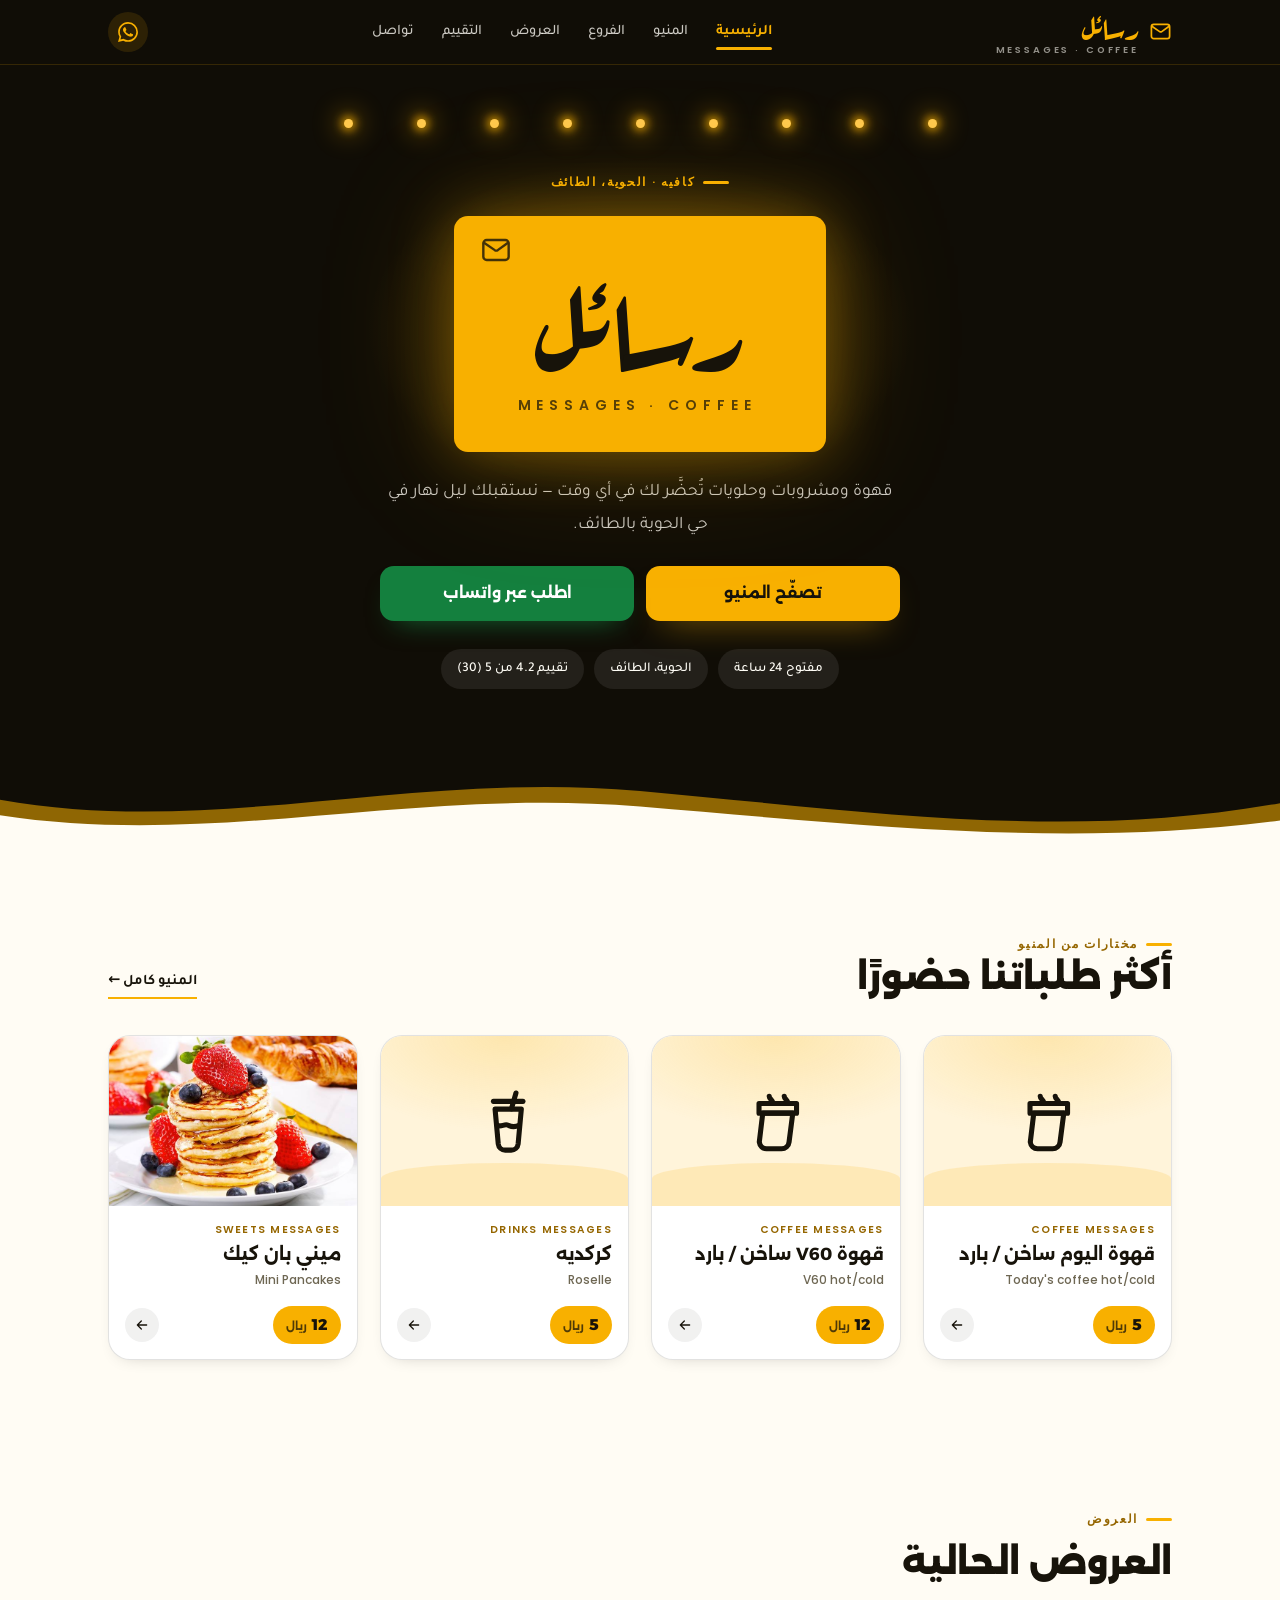
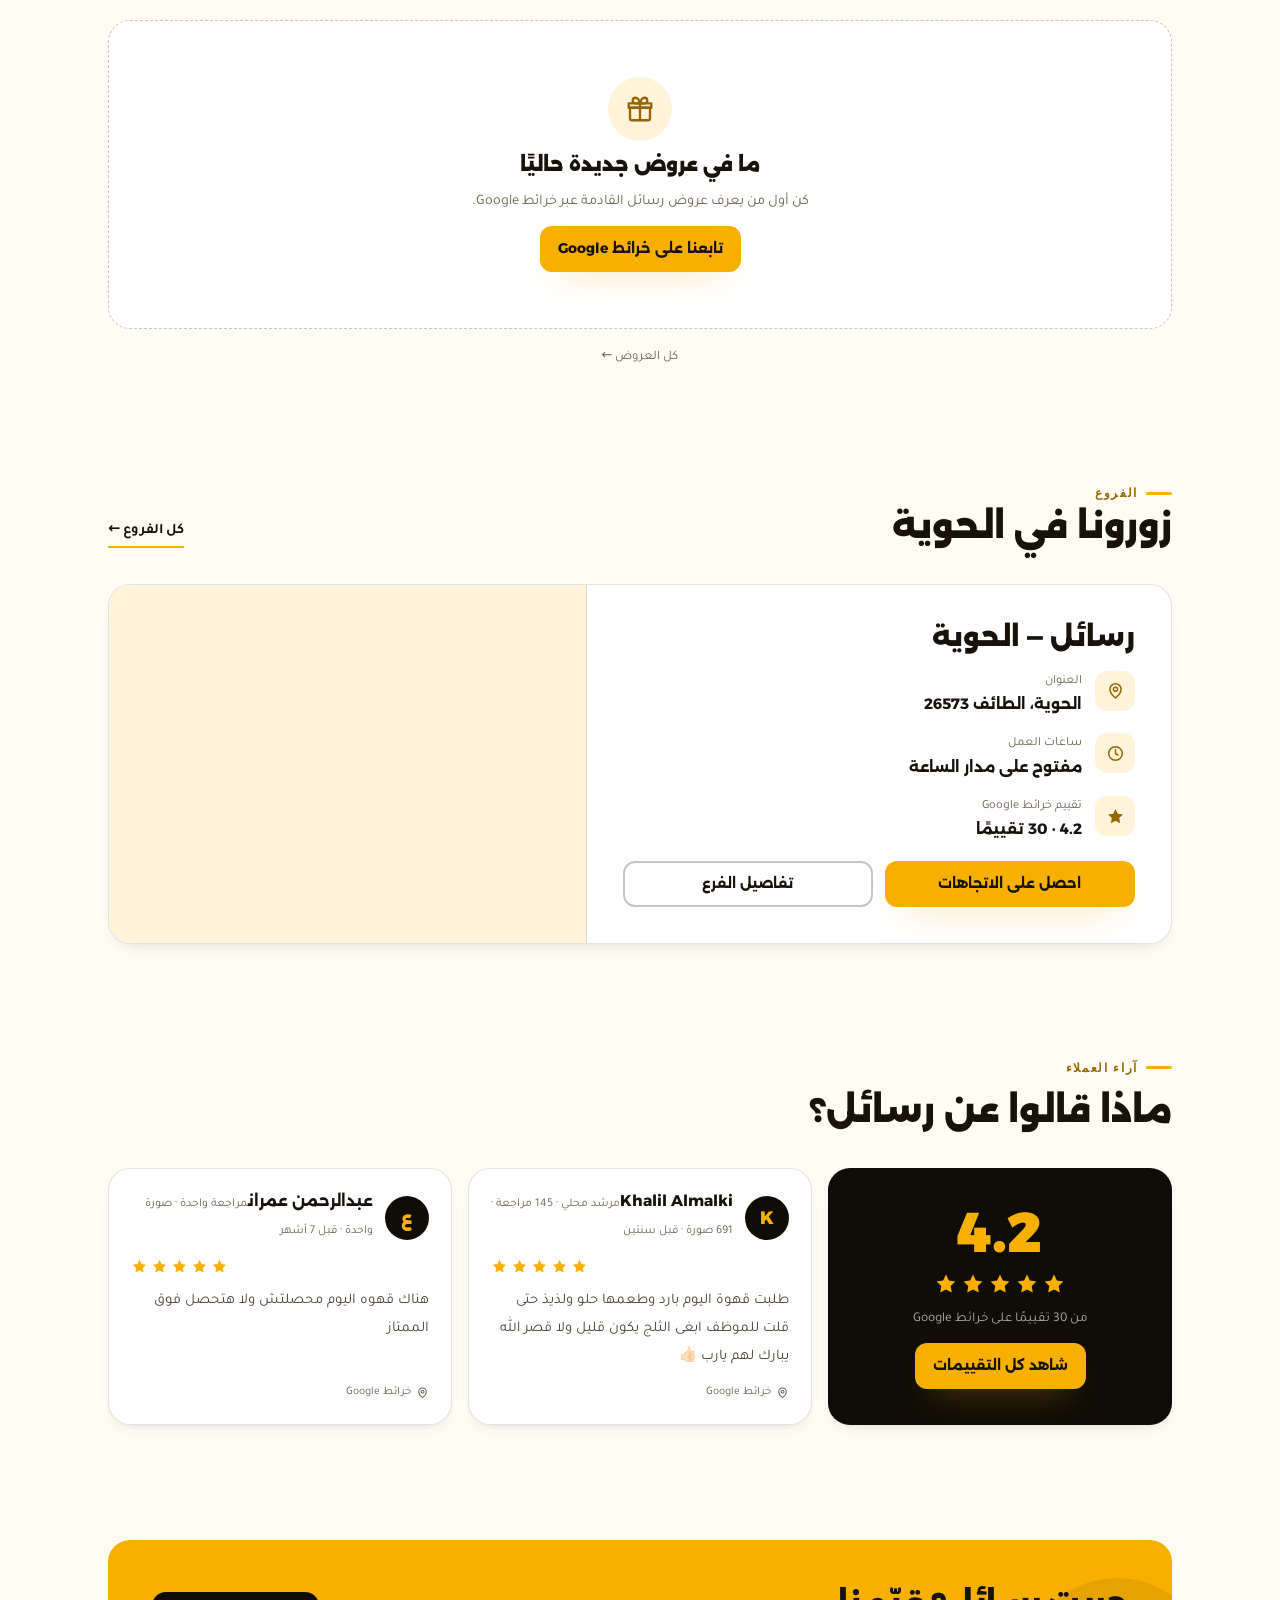
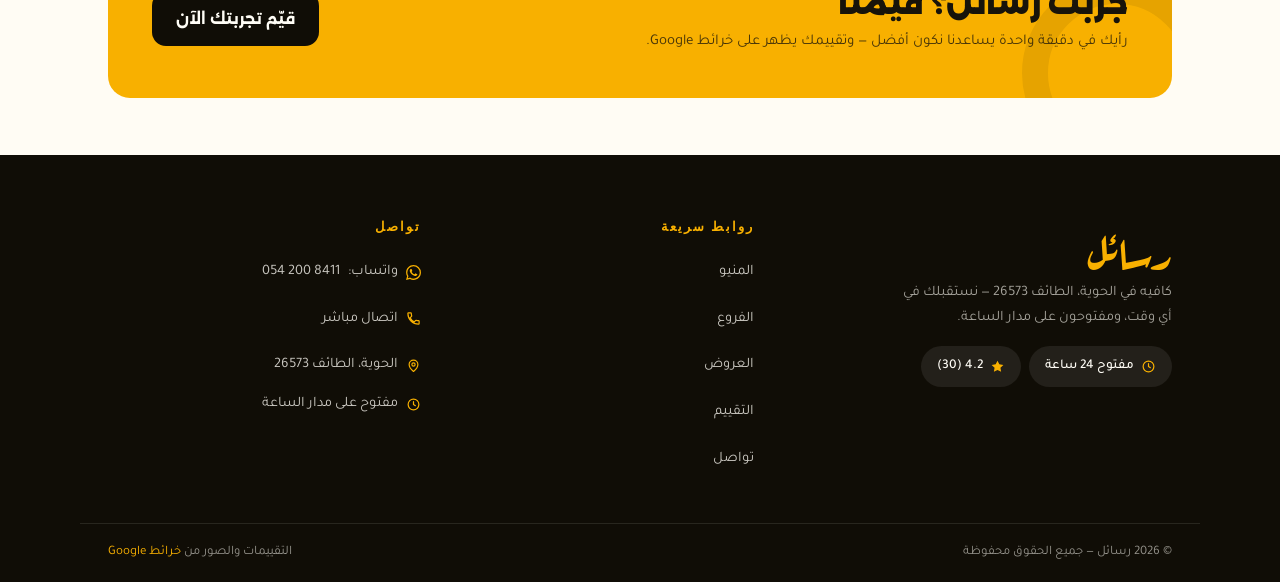
==== commit 72c1cd7d: "feat: replace bird motif with envelope mail mark" ====
--- a/index.html
+++ b/index.html
@@ -44,7 +44,7 @@
       <p class="eyebrow">كافيه · الحوية، الطائف</p>
 
       <div class="signboard">
-        <svg class="bird" xmlns="http://www.w3.org/2000/svg" viewBox="0 0 48 30" fill="currentColor" aria-hidden="true"><path d="M3 21.5c6.8 3.4 13.6 2.5 20-2.6-.6 2.6-.2 5 1.4 7.1-2.9-.6-5.6-.1-8.2 1.6-1.5-2.2-3.7-3.9-6.6-4.9-2.1.8-4.4.8-6.6-.1 1.7-1.3 2.9-2.9 3.5-4.8-1.6.3-3 .1-4.4-.6 1.4-1.1 2.3-2.6 2.6-4.4 2.3 1.6 4.6 2.6 7 3 2.4-4.9 6-8.6 10.8-11.1-1.4 3.4-1.6 6.6-.6 9.7 4-3.4 8.6-5 13.9-4.7-3.6 1.7-6.4 4.1-8.4 7.3 3-.6 5.9-.2 8.7 1.2-3.4.9-6.2 2.6-8.5 5.1 2.4.3 4.5 1.3 6.4 3-4.6.6-9-.6-13.2-3.6-4.3 3.1-9.3 4.6-15 4.6-2.1 0-4.1-.2-6-.7Z"/></svg>
+        <svg class="mail-mark" xmlns="http://www.w3.org/2000/svg" viewBox="0 0 24 24" fill="none" stroke="currentColor" stroke-width="1.8" stroke-linecap="round" stroke-linejoin="round" aria-hidden="true"><rect x="2.5" y="4.5" width="19" height="15" rx="2.5"/><path d="m3 6.5 8.1 5.6a2 2 0 0 0 2.2 0L21 6.5"/></svg>
         <h1 class="sign-ar">رسائل</h1>
         <span class="sign-en">MESSAGES · COFFEE</span>
       </div>
--- a/assets/css/components.css
+++ b/assets/css/components.css
@@ -26,7 +26,6 @@
   color:rgba(255,253,246,.55);margin-top:2px;
 }
 .brand-texts{display:flex;flex-direction:column;align-items:flex-start}
-.brand .bird{width:20px;height:14px;color:var(--gold);opacity:.9;flex:none}
 .brand .brand-mail{width:23px;height:23px;color:var(--gold);flex:none;transform:translateY(-1px)}
 
 .main-nav{display:flex;align-items:center;gap:4px}
@@ -219,10 +218,9 @@
   font-size:clamp(11px,2vw,14px);letter-spacing:.42em;text-indent:.42em;
   color:rgba(23,19,10,.72);
 }
-.signboard .bird{
+.signboard .mail-mark{
   position:absolute;top:clamp(10px,2.5vw,18px);inset-inline-end:clamp(14px,4vw,26px);
-  width:clamp(26px,5vw,40px);height:auto;color:var(--ink);opacity:.85;
-  transform:rotate(-8deg);
+  width:clamp(22px,4vw,32px);height:auto;color:var(--ink);opacity:.8;
 }
 
 /* ============================================================
--- a/assets/css/pages.css
+++ b/assets/css/pages.css
@@ -208,9 +208,8 @@
   position:absolute;inset-inline:0;bottom:-2px;height:30%;
   background:var(--gold);opacity:.20;border-radius:100% 100% 0 0/70% 70% 0 0;
 }
-.product-media .bird{
-  position:absolute;top:18px;inset-inline-end:20px;width:38px;color:var(--ink);opacity:.5;
-  transform:rotate(-8deg);
+.product-media .mail-mark{
+  position:absolute;top:18px;inset-inline-end:20px;width:30px;color:var(--ink);opacity:.45;
 }
 .p-info{display:flex;flex-direction:column;gap:16px}
 .p-info h1{font-size:clamp(28px,6vw,40px)}
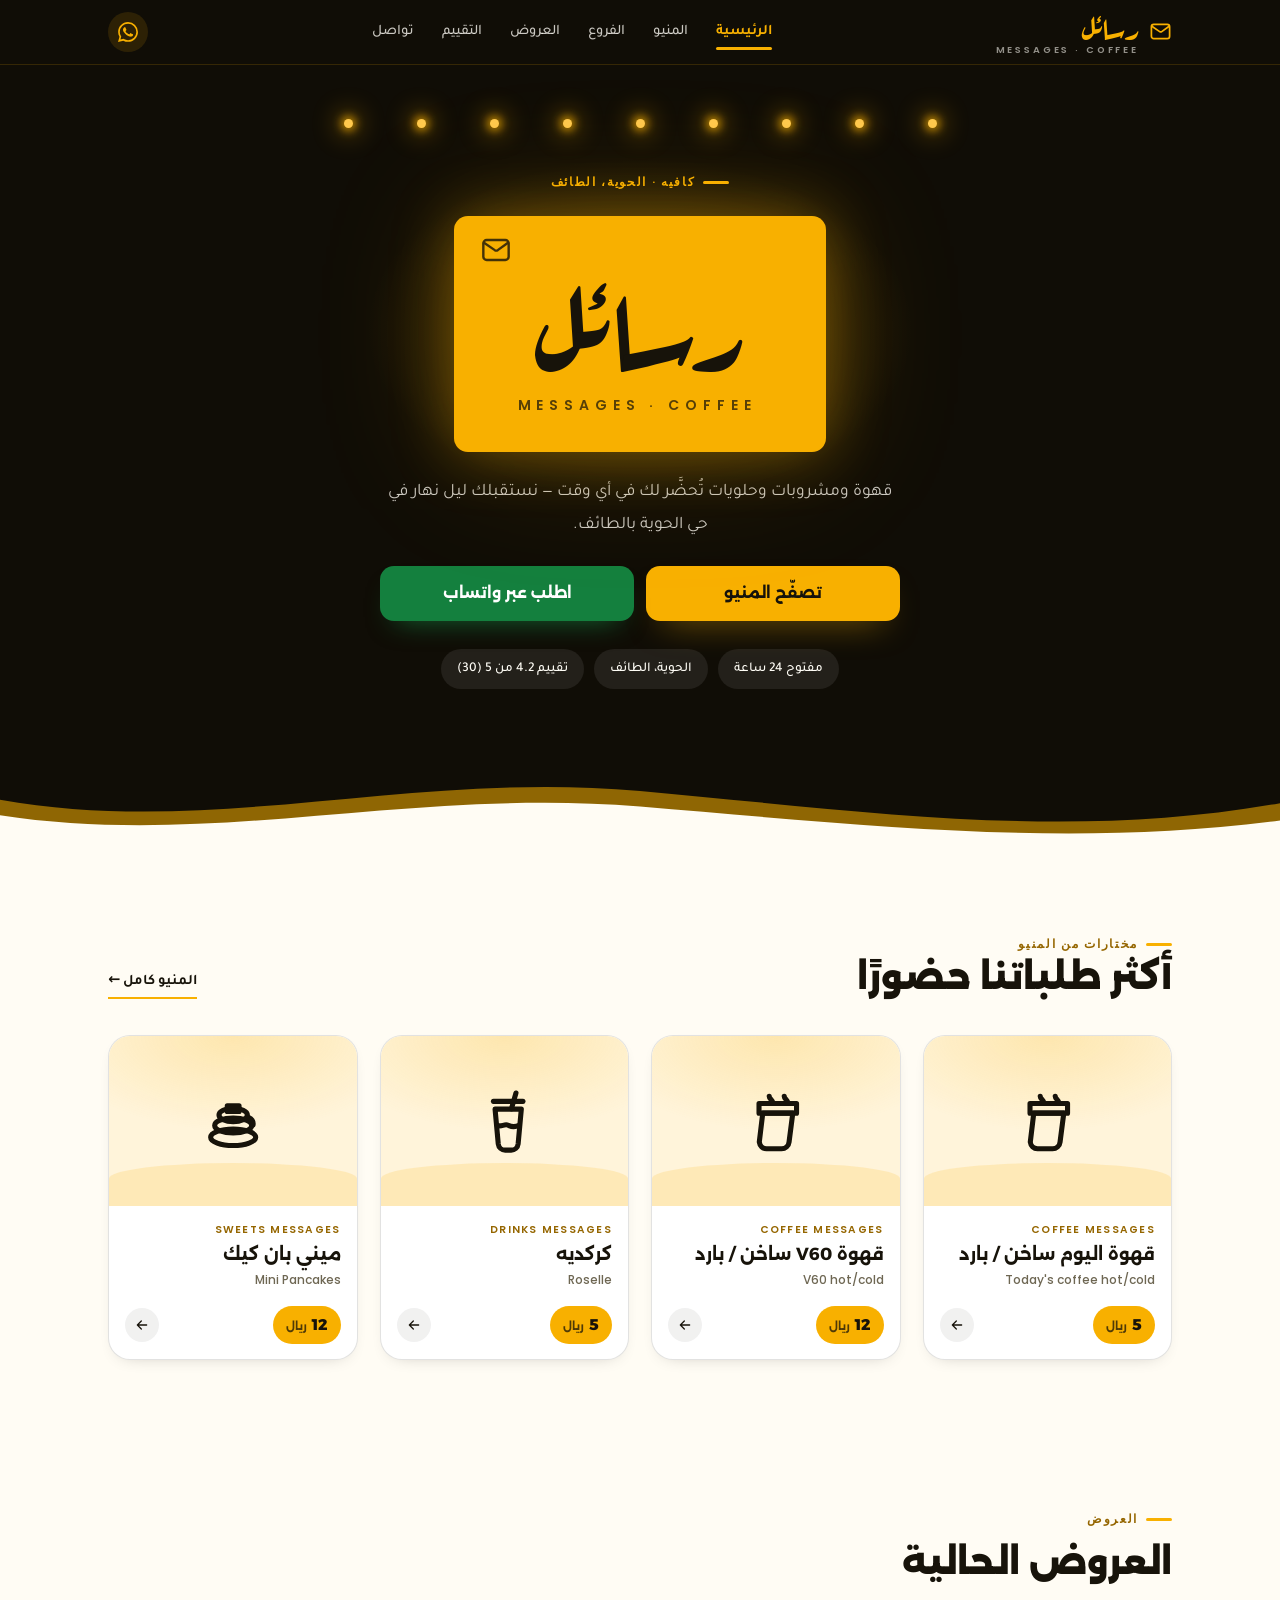
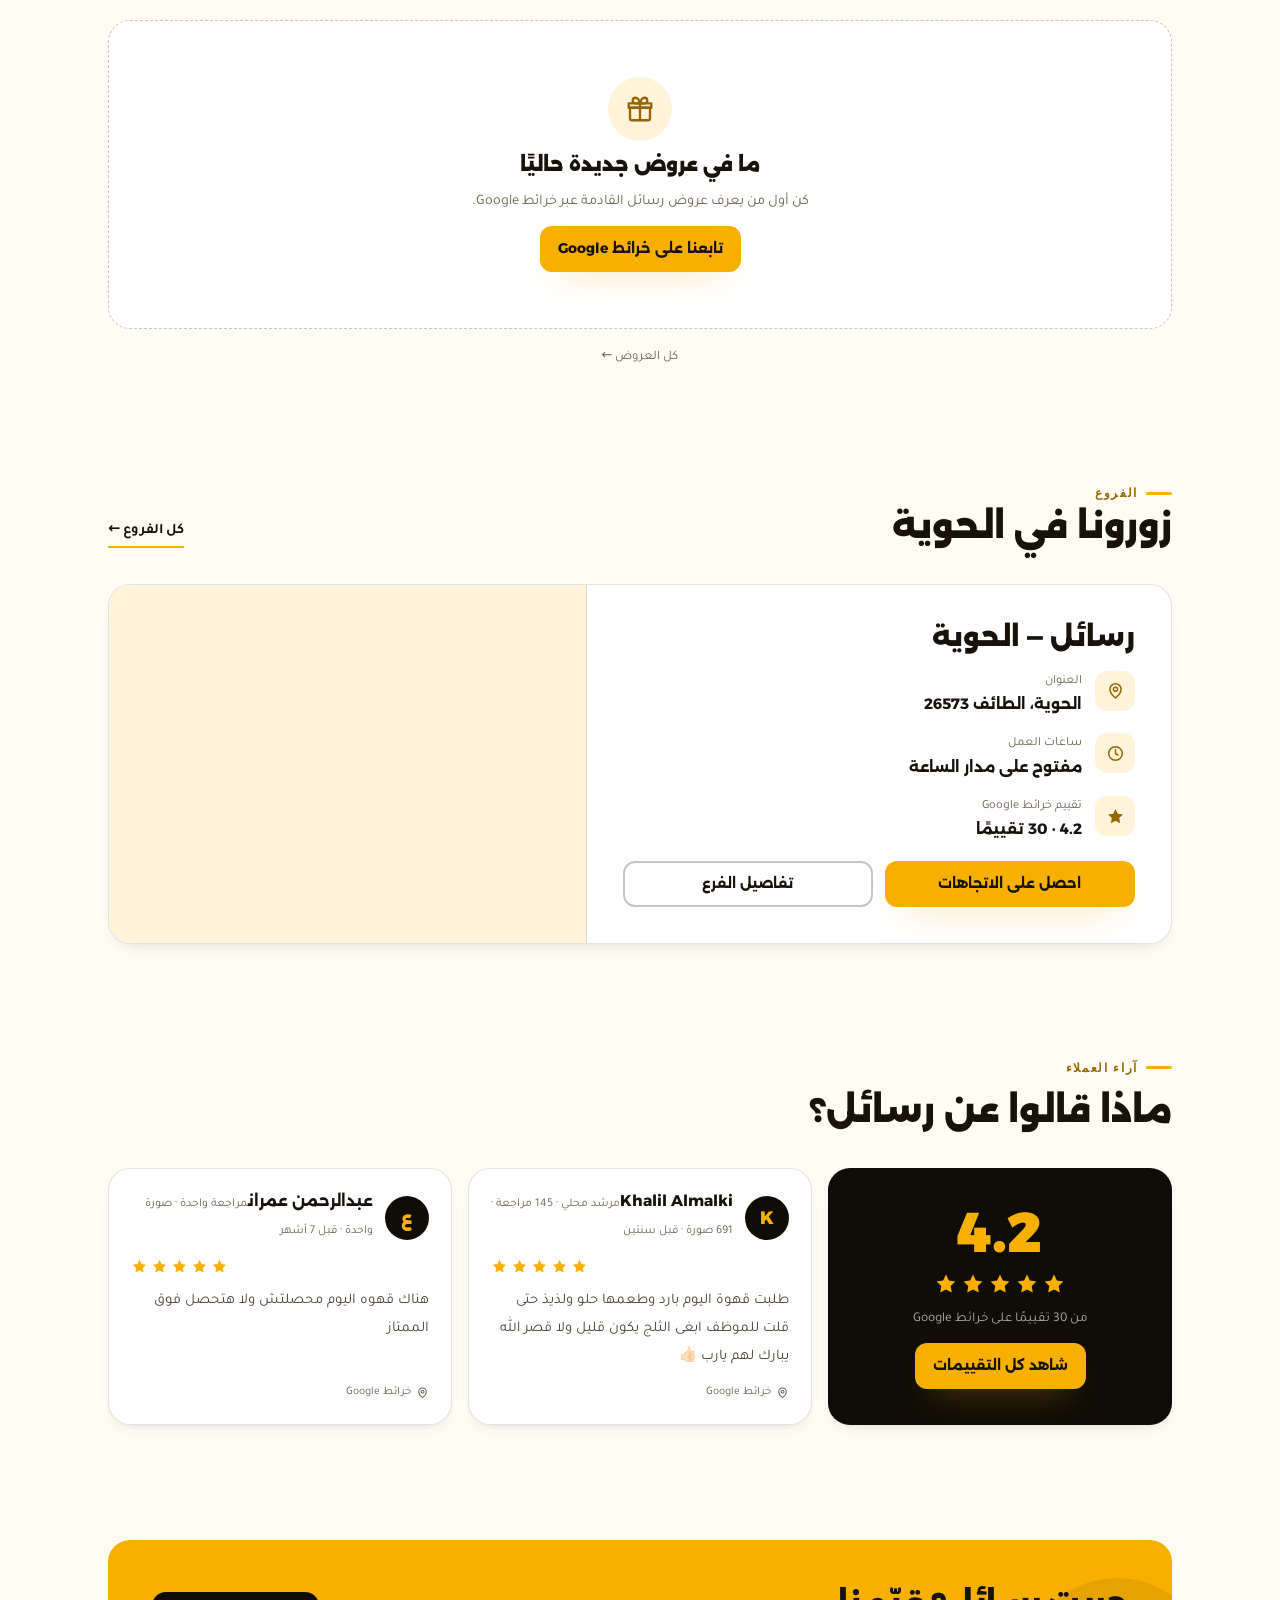
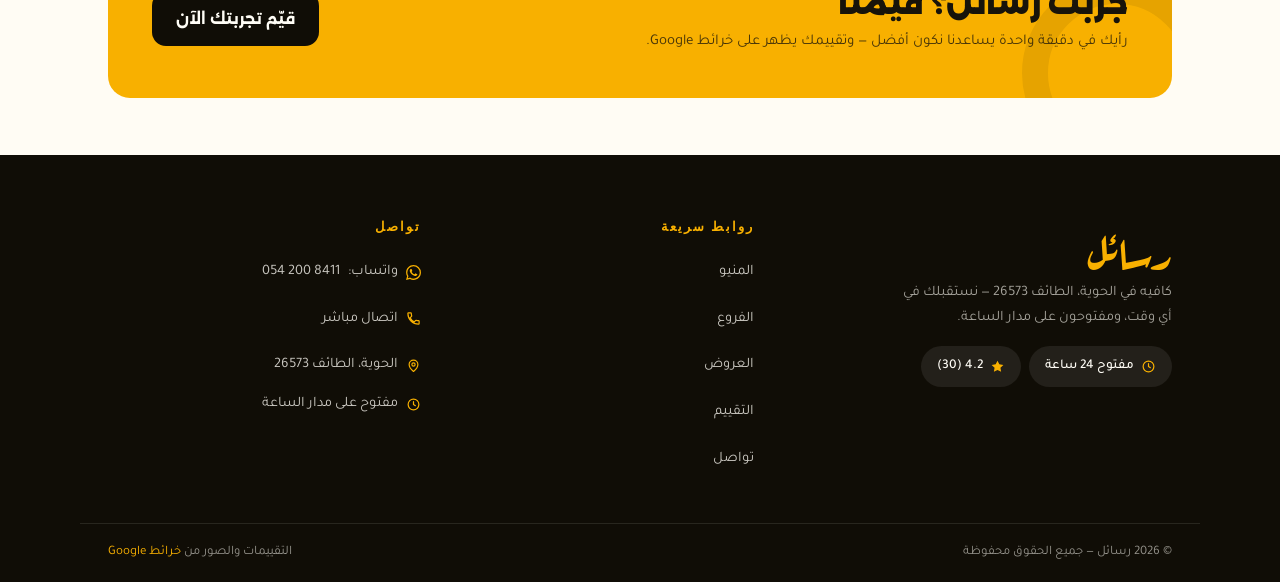
==== commit e8f1c6f6: "feat: cleanUrls — extensionless links + vercel.json" ====
--- a/index.html
+++ b/index.html
@@ -24,7 +24,7 @@
 
 <div data-site-header>
   <noscript>
-    <div class="noscript-bar">التنقل: <a href="menu.html">المنيو</a> · <a href="branches.html">الفروع</a> · <a href="offers.html">العروض</a> · <a href="rate.html">التقييم</a> · <a href="contact.html">تواصل</a></div>
+    <div class="noscript-bar">التنقل: <a href="menu">المنيو</a> · <a href="branches">الفروع</a> · <a href="offers">العروض</a> · <a href="rate">التقييم</a> · <a href="contact">تواصل</a></div>
   </noscript>
 </div>
 
@@ -52,7 +52,7 @@
       <p class="hero-sub">قهوة ومشروبات وحلويات تُحضَّر لك في أي وقت — نستقبلك ليل نهار في حي الحوية بالطائف.</p>
 
       <div class="hero-actions">
-        <a class="btn btn--gold" href="menu.html">تصفّح المنيو</a>
+        <a class="btn btn--gold" href="menu">تصفّح المنيو</a>
         <a class="btn btn--wa" href="https://wa.me/966542008411?text=%D8%A7%D9%84%D8%B3%D9%84%D8%A7%D9%85%20%D8%B9%D9%84%D9%8A%D9%83%D9%85%D8%8C%20%D8%A3%D8%A8%D8%BA%D9%89%20%D8%A3%D8%B7%D9%84%D8%A8%20%D9%85%D9%86%20%D8%B1%D8%B3%D8%A7%D8%A6%D9%84" target="_blank" rel="noopener">اطلب عبر واتساب</a>
       </div>
 
@@ -79,7 +79,7 @@
           <p class="eyebrow">مختارات من المنيو</p>
           <h2 class="section-title">أكثر طلباتنا حضورًا</h2>
         </div>
-        <a class="link-more" href="menu.html">المنيو كامل ←</a>
+        <a class="link-more" href="menu">المنيو كامل ←</a>
       </div>
       <div class="grid-products" id="featuredGrid"></div>
     </div>
@@ -93,7 +93,7 @@
         <h2 class="section-title">العروض الحالية</h2>
       </div>
       <div id="offersPreview"></div>
-      <div class="page-foot-note"><a class="link-more" href="offers.html">كل العروض ←</a></div>
+      <div class="page-foot-note"><a class="link-more" href="offers">كل العروض ←</a></div>
     </div>
   </section>
 
@@ -105,7 +105,7 @@
           <p class="eyebrow">الفروع</p>
           <h2 class="section-title">زورونا في الحوية</h2>
         </div>
-        <a class="link-more" href="branches.html">كل الفروع ←</a>
+        <a class="link-more" href="branches">كل الفروع ←</a>
       </div>
 
       <div class="branch-highlight reveal">
@@ -127,7 +127,7 @@
           </div>
           <div class="btn-row">
             <a class="btn btn--gold btn--sm" id="branchDirections" href="https://www.google.com/maps/dir/?api=1&destination=21.4456325%2C40.4804008" target="_blank" rel="noopener">احصل على الاتجاهات</a>
-            <a class="btn btn--outline btn--sm" href="branches.html">تفاصيل الفرع</a>
+            <a class="btn btn--outline btn--sm" href="branches">تفاصيل الفرع</a>
           </div>
         </div>
         <div class="bh-map" id="branchMap" aria-label="خريطة موقع الفرع"></div>
@@ -154,7 +154,7 @@
           <h2>جربت رسائل؟ قيّمنا</h2>
           <p>رأيك في دقيقة واحدة يساعدنا نكون أفضل — وتقييمك يظهر على خرائط Google.</p>
         </div>
-        <a class="btn btn--dark" href="rate.html">قيّم تجربتك الآن</a>
+        <a class="btn btn--dark" href="rate">قيّم تجربتك الآن</a>
       </div>
     </div>
   </section>
